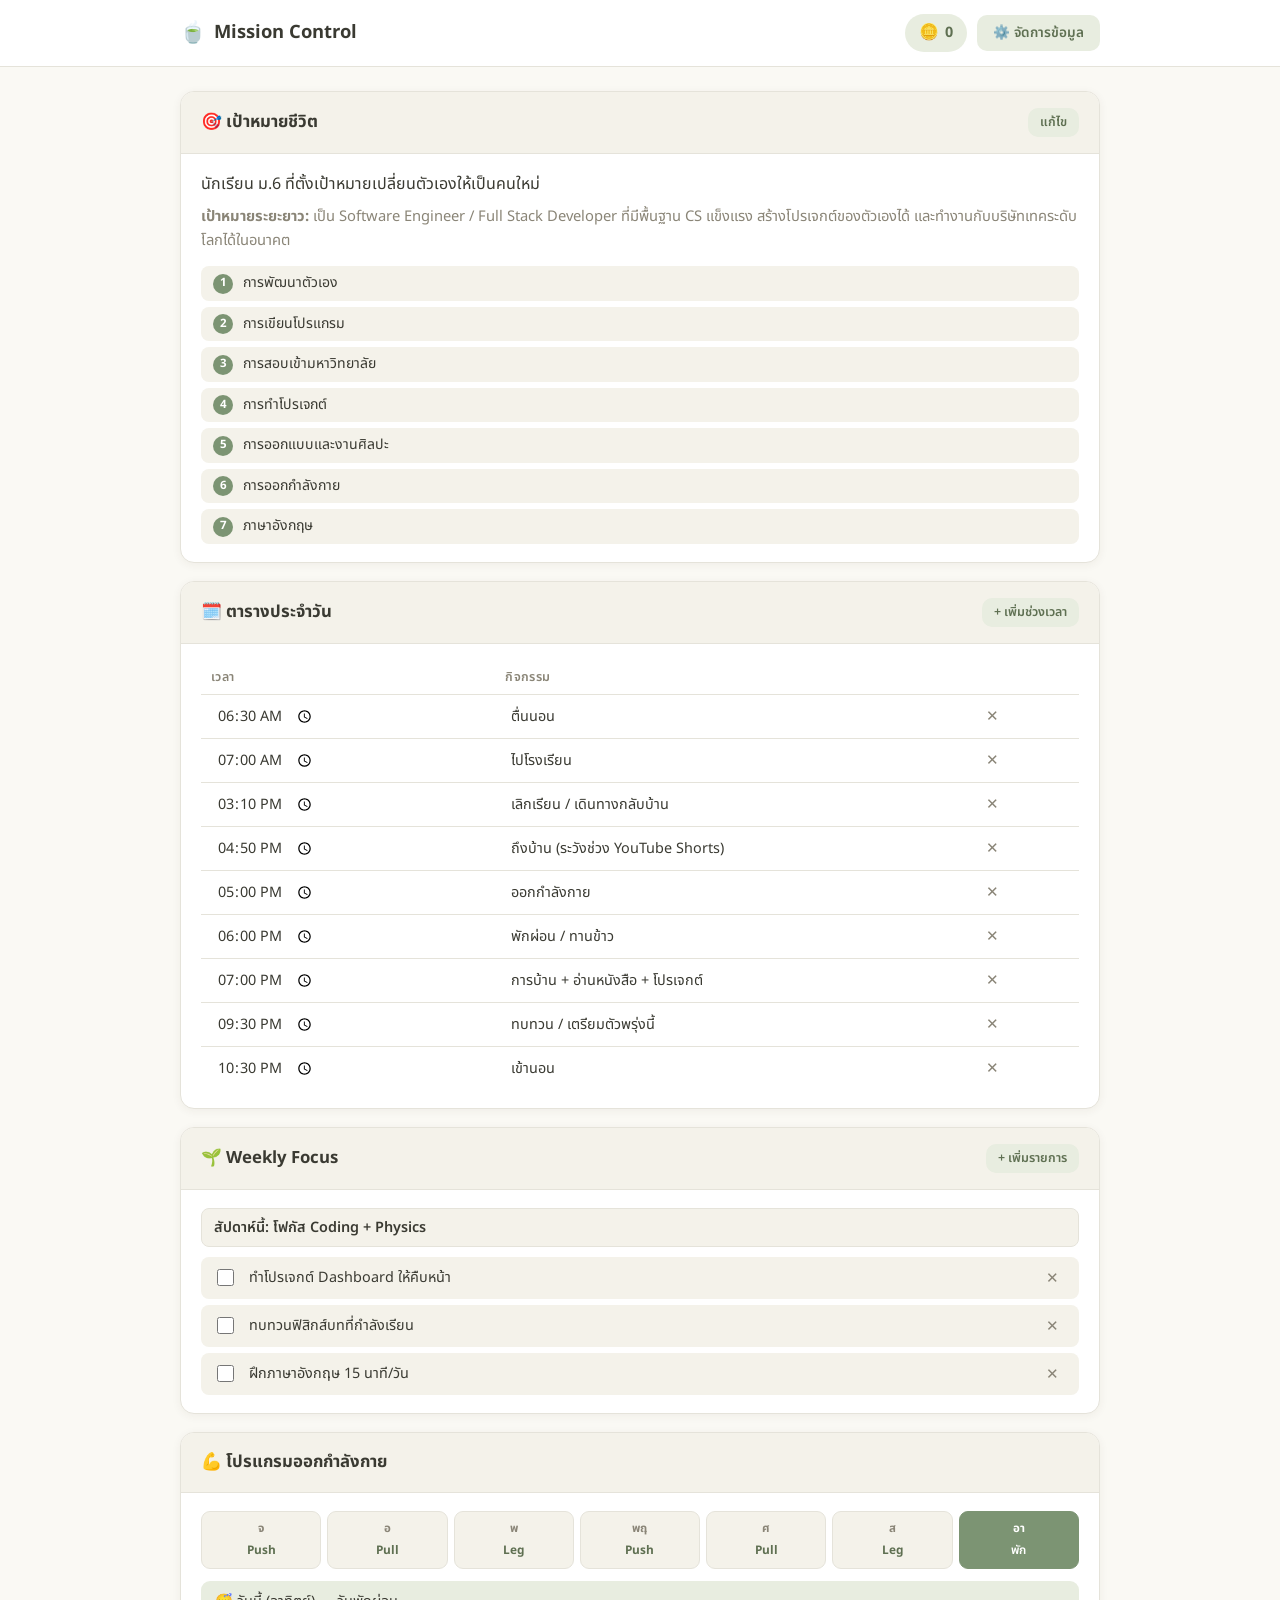
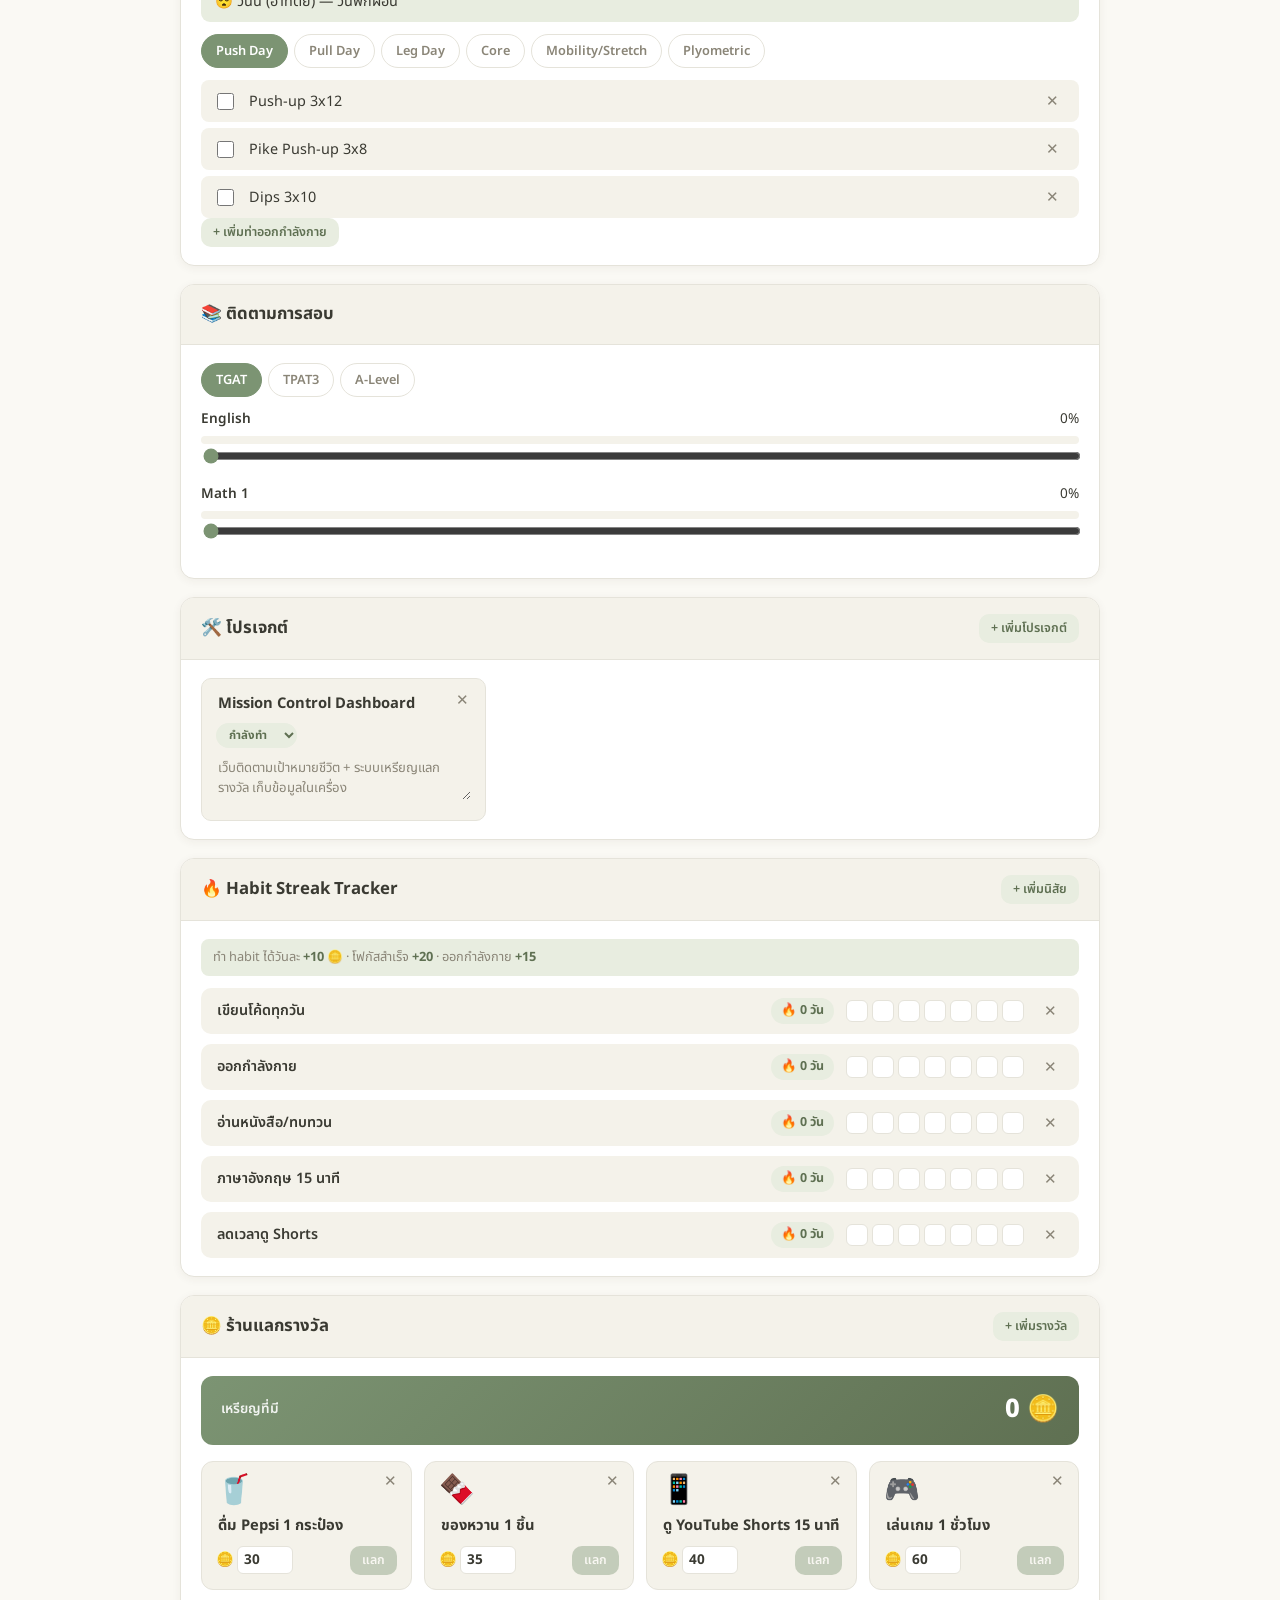
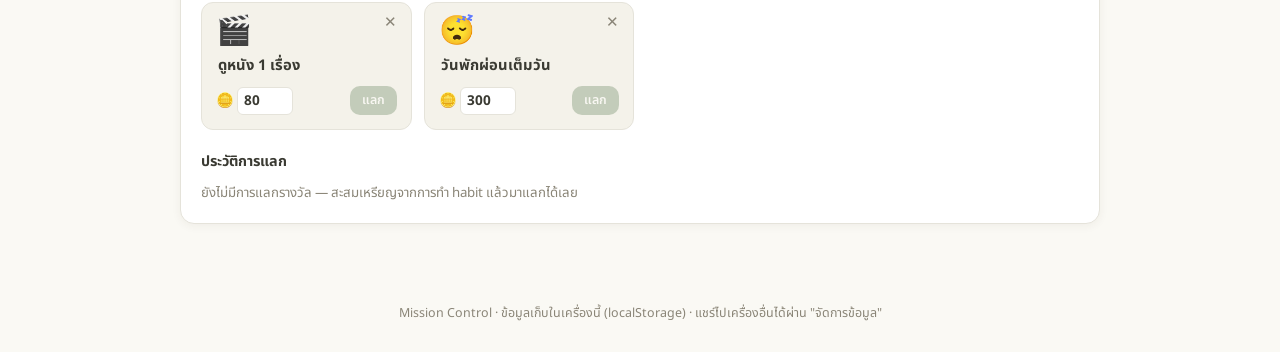
==== index.html @ ef45965e "Add files via upload" ====
<!DOCTYPE html>
<html lang="th">
<head>
<meta charset="UTF-8">
<meta name="viewport" content="width=device-width, initial-scale=1.0">
<title>Mission Control — Dashboard</title>
<link rel="preconnect" href="https://fonts.googleapis.com">
<link href="https://fonts.googleapis.com/css2?family=Noto+Sans+Thai:wght@400;500;600;700&family=Inter:wght@400;500;600;700&display=swap" rel="stylesheet">
<link rel="stylesheet" href="style.css">
</head>
<body>

<header class="topbar">
  <div class="topbar-inner">
    <div class="brand">
      <span class="brand-leaf">🍵</span>
      <span class="brand-name">Mission Control</span>
    </div>
    <div class="topbar-actions">
      <span class="coin-pill"><span class="coin-icon">🪙</span><span id="coinCount">0</span></span>
      <button id="dataBtn" class="btn btn-ghost">⚙️ จัดการข้อมูล</button>
    </div>
  </div>
</header>

<main class="container">

  <!-- LIFE GOALS -->
  <section class="card" id="lifeGoalsCard">
    <div class="card-header">
      <h2>🎯 เป้าหมายชีวิต</h2>
      <button class="btn btn-ghost btn-sm" data-edit="lifeGoals">แก้ไข</button>
    </div>
    <div class="card-body">
      <p class="identity-text" id="identityText" data-field="identity">นักเรียน ม.6 ที่ตั้งเป้าหมายเปลี่ยนตัวเองให้เป็นคนใหม่</p>
      <p class="goal-text"><strong>เป้าหมายระยะยาว:</strong> <span id="longGoalText" data-field="longTermGoal">เป็น Software Engineer / Full Stack Developer ที่มีพื้นฐาน CS แข็งแรง สร้างโปรเจกต์ของตัวเองได้ และทำงานกับบริษัทเทคระดับโลกได้ในอนาคต</span></p>
      <div class="priority-list" id="priorityList"></div>
    </div>
  </section>

  <!-- DAILY SCHEDULE -->
  <section class="card" id="scheduleCard">
    <div class="card-header">
      <h2>🗓️ ตารางประจำวัน</h2>
      <button class="btn btn-ghost btn-sm" id="addScheduleRow">+ เพิ่มช่วงเวลา</button>
    </div>
    <div class="card-body">
      <table class="schedule-table">
        <thead><tr><th>เวลา</th><th>กิจกรรม</th><th></th></tr></thead>
        <tbody id="scheduleBody"></tbody>
      </table>
    </div>
  </section>

  <!-- WEEKLY FOCUS -->
  <section class="card" id="weeklyFocusCard">
    <div class="card-header">
      <h2>🌱 Weekly Focus</h2>
      <button class="btn btn-ghost btn-sm" id="addFocusItem">+ เพิ่มรายการ</button>
    </div>
    <div class="card-body">
      <input type="text" id="focusTheme" class="input-inline theme-input" placeholder="ธีมของสัปดาห์นี้ เช่น สัปดาห์แห่งการทบทวนฟิสิกส์">
      <ul class="checklist" id="focusChecklist"></ul>
    </div>
  </section>

  <!-- EXERCISE -->
  <section class="card" id="exerciseCard">
    <div class="card-header">
      <h2>💪 โปรแกรมออกกำลังกาย</h2>
    </div>
    <div class="card-body">
      <div class="week-plan" id="exerciseWeekPlan"></div>
      <div class="today-workout" id="todayWorkout"></div>
      <div class="tabs" id="exerciseTabs"></div>
      <ul class="checklist" id="exerciseChecklist"></ul>
      <button class="btn btn-ghost btn-sm" id="addExerciseItem">+ เพิ่มท่าออกกำลังกาย</button>
    </div>
  </section>

  <!-- EXAM PREP -->
  <section class="card" id="examCard">
    <div class="card-header">
      <h2>📚 ติดตามการสอบ</h2>
    </div>
    <div class="card-body">
      <div class="tabs" id="examTabs"></div>
      <div id="examSubjects"></div>
    </div>
  </section>

  <!-- PROJECTS -->
  <section class="card" id="projectsCard">
    <div class="card-header">
      <h2>🛠️ โปรเจกต์</h2>
      <button class="btn btn-ghost btn-sm" id="addProject">+ เพิ่มโปรเจกต์</button>
    </div>
    <div class="card-body">
      <div class="project-grid" id="projectGrid"></div>
    </div>
  </section>

  <!-- HABIT TRACKER -->
  <section class="card" id="habitCard">
    <div class="card-header">
      <h2>🔥 Habit Streak Tracker</h2>
      <button class="btn btn-ghost btn-sm" id="addHabit">+ เพิ่มนิสัย</button>
    </div>
    <div class="card-body">
      <p class="earn-hint">ทำ habit ได้วันละ <b>+10</b> 🪙 · โฟกัสสำเร็จ <b>+20</b> · ออกกำลังกาย <b>+15</b></p>
      <div class="habit-list" id="habitList"></div>
    </div>
  </section>

  <!-- REWARD SHOP -->
  <section class="card" id="shopCard">
    <div class="card-header">
      <h2>🪙 ร้านแลกรางวัล</h2>
      <button class="btn btn-ghost btn-sm" id="addShopItem">+ เพิ่มรางวัล</button>
    </div>
    <div class="card-body">
      <div class="coin-balance-box">
        <span class="coin-balance-label">เหรียญที่มี</span>
        <span class="coin-balance-big"><span id="coinBalanceBig">0</span> 🪙</span>
      </div>
      <div class="shop-grid" id="shopGrid"></div>
      <h3 class="shop-history-title">ประวัติการแลก</h3>
      <div class="shop-history" id="shopHistory"></div>
    </div>
  </section>

</main>

<footer class="footer">
  <p>Mission Control · ข้อมูลเก็บในเครื่องนี้ (localStorage) · แชร์ไปเครื่องอื่นได้ผ่าน "จัดการข้อมูล"</p>
</footer>

<!-- DATA (SHARE / BACKUP) MODAL -->
<div class="modal-overlay" id="dataModal" hidden>
  <div class="modal-card modal-card-wide">
    <button class="btn-icon modal-close" id="dataClose">✕</button>
    <h2>⚙️ จัดการข้อมูล</h2>

    <div class="data-section">
      <h3>📤 ส่งออก / แชร์</h3>
      <p class="modal-hint">คัดลอกโค้ดนี้ (หรือดาวน์โหลดไฟล์) เอาไปวางในเครื่องอื่นเพื่อย้ายข้อมูลทั้งหมด</p>
      <textarea id="exportText" class="data-textarea" readonly></textarea>
      <div class="modal-actions">
        <button class="btn btn-primary" id="exportCopyBtn">📋 คัดลอก</button>
        <button class="btn btn-ghost" id="exportDownloadBtn">💾 ดาวน์โหลดไฟล์</button>
      </div>
    </div>

    <div class="data-section">
      <h3>📥 นำเข้า</h3>
      <p class="modal-hint">วางโค้ดที่คัดลอกมา หรือเลือกไฟล์ backup แล้วกดนำเข้า <b>(ข้อมูลเดิมในเครื่องนี้จะถูกเขียนทับ)</b></p>
      <textarea id="importText" class="data-textarea" placeholder="วางโค้ดข้อมูลที่นี่..."></textarea>
      <input type="file" id="importFile" accept="application/json,.json">
      <p id="importMsg" class="modal-error" hidden></p>
      <div class="modal-actions">
        <button class="btn btn-primary" id="importBtn">นำเข้าข้อมูล</button>
      </div>
    </div>
  </div>
</div>

<script src="app.js"></script>
</body>
</html>
---- style.css ----
:root {
  --bg: #faf9f4;
  --surface: #ffffff;
  --surface-tint: #f4f2ea;
  --matcha: #7c9473;
  --matcha-dark: #5f7052;
  --matcha-soft: #e8ede0;
  --cream: #eee6d8;
  --text: #3a3a32;
  --text-muted: #8a8577;
  --border: #e5e3da;
  --danger: #c17a6b;
  --radius: 14px;
  --shadow: 0 2px 10px rgba(60, 55, 40, 0.06);
  --shadow-hover: 0 6px 20px rgba(60, 55, 40, 0.1);
  font-family: 'Noto Sans Thai', 'Inter', sans-serif;
}

* { box-sizing: border-box; }

body {
  margin: 0;
  background: var(--bg);
  color: var(--text);
  font-family: 'Noto Sans Thai', 'Inter', sans-serif;
  line-height: 1.6;
}

h2 { margin: 0; font-size: 1.05rem; font-weight: 700; }
p { margin: 0 0 8px; }

/* ---------- Topbar ---------- */
.topbar {
  background: var(--surface);
  border-bottom: 1px solid var(--border);
  position: sticky;
  top: 0;
  z-index: 10;
}
.topbar-inner {
  max-width: 960px;
  margin: 0 auto;
  padding: 14px 20px;
  display: flex;
  align-items: center;
  justify-content: space-between;
  gap: 12px;
  flex-wrap: wrap;
}
.brand { display: flex; align-items: center; gap: 8px; font-weight: 700; font-size: 1.15rem; }
.brand-leaf { font-size: 1.3rem; }
.topbar-actions { display: flex; align-items: center; gap: 10px; }

.coin-pill {
  display: flex;
  align-items: center;
  gap: 6px;
  font-size: 0.9rem;
  font-weight: 700;
  padding: 6px 14px;
  border-radius: 999px;
  background: var(--matcha-soft);
  color: var(--matcha-dark);
}
.coin-pill .coin-icon { font-size: 1rem; }

/* ---------- Buttons ---------- */
.btn {
  font-family: inherit;
  border: none;
  border-radius: 10px;
  padding: 8px 16px;
  font-size: 0.85rem;
  font-weight: 600;
  cursor: pointer;
  transition: background 0.15s, transform 0.1s;
}
.btn:active { transform: scale(0.97); }
.btn-primary { background: var(--matcha); color: #fff; }
.btn-primary:hover { background: var(--matcha-dark); }
.btn-ghost { background: var(--matcha-soft); color: var(--matcha-dark); }
.btn-ghost:hover { background: var(--cream); }
.btn-sm { padding: 5px 12px; font-size: 0.78rem; }
.btn-icon {
  background: transparent;
  border: none;
  cursor: pointer;
  color: var(--text-muted);
  font-size: 0.95rem;
  padding: 4px 8px;
}
.btn-icon:hover { color: var(--danger); }

/* ---------- Layout ---------- */
.container {
  max-width: 960px;
  margin: 0 auto;
  padding: 24px 20px 60px;
  display: grid;
  gap: 18px;
}

.card {
  background: var(--surface);
  border-radius: var(--radius);
  box-shadow: var(--shadow);
  border: 1px solid var(--border);
  overflow: hidden;
  transition: box-shadow 0.15s;
}
.card:hover { box-shadow: var(--shadow-hover); }
.card-header {
  display: flex;
  align-items: center;
  justify-content: space-between;
  padding: 16px 20px;
  border-bottom: 1px solid var(--border);
  background: var(--surface-tint);
  gap: 10px;
  flex-wrap: wrap;
}
.card-body { padding: 18px 20px; }

/* ---------- Life goals ---------- */
.identity-text { font-size: 1rem; }
.goal-text { color: var(--text-muted); font-size: 0.92rem; }
.priority-list { margin-top: 14px; display: grid; gap: 6px; }
.priority-item {
  display: flex;
  align-items: center;
  gap: 10px;
  background: var(--surface-tint);
  border-radius: 8px;
  padding: 6px 12px;
  font-size: 0.88rem;
}
.priority-rank {
  background: var(--matcha);
  color: #fff;
  border-radius: 50%;
  width: 20px;
  height: 20px;
  display: flex;
  align-items: center;
  justify-content: center;
  font-size: 0.72rem;
  font-weight: 700;
  flex-shrink: 0;
}

[contenteditable="true"] {
  outline: 2px dashed var(--matcha);
  outline-offset: 3px;
  border-radius: 4px;
}

/* ---------- Schedule table ---------- */
.schedule-table { width: 100%; border-collapse: collapse; font-size: 0.9rem; }
.schedule-table th {
  text-align: left;
  color: var(--text-muted);
  font-weight: 600;
  font-size: 0.78rem;
  text-transform: uppercase;
  letter-spacing: 0.03em;
  padding: 6px 10px;
  border-bottom: 1px solid var(--border);
}
.schedule-table td { padding: 6px 10px; border-bottom: 1px solid var(--border); vertical-align: middle; }
.schedule-table tr:last-child td { border-bottom: none; }
.schedule-table input {
  width: 100%;
  border: none;
  background: transparent;
  font-family: inherit;
  font-size: 0.9rem;
  color: var(--text);
  padding: 4px 6px;
  border-radius: 6px;
}
.schedule-table input:focus { background: var(--surface-tint); outline: none; }
.schedule-table input[type="time"] { width: 110px; }

/* ---------- Checklist ---------- */
.checklist { list-style: none; padding: 0; margin: 10px 0 0; display: grid; gap: 6px; }
.checklist li {
  display: flex;
  align-items: center;
  gap: 10px;
  padding: 8px 12px;
  background: var(--surface-tint);
  border-radius: 8px;
  font-size: 0.9rem;
}
.checklist li.done { opacity: 0.55; }
.checklist li.done .check-label { text-decoration: line-through; }
.checklist input[type="checkbox"] { accent-color: var(--matcha); width: 17px; height: 17px; flex-shrink: 0; cursor: pointer; }
.check-label { flex: 1; border: none; background: transparent; font-family: inherit; font-size: 0.9rem; color: var(--text); }
.check-label:focus { outline: none; }

.input-inline {
  width: 100%;
  border: 1px solid var(--border);
  background: var(--surface-tint);
  border-radius: 8px;
  padding: 8px 12px;
  font-family: inherit;
  font-size: 0.9rem;
  color: var(--text);
}
.theme-input { font-weight: 600; }

/* ---------- Tabs ---------- */
.tabs { display: flex; gap: 6px; flex-wrap: wrap; margin-bottom: 12px; }
.tab-btn {
  border: 1px solid var(--border);
  background: var(--surface);
  color: var(--text-muted);
  border-radius: 999px;
  padding: 6px 14px;
  font-size: 0.8rem;
  font-weight: 600;
  cursor: pointer;
  font-family: inherit;
}
.tab-btn.active { background: var(--matcha); border-color: var(--matcha); color: #fff; }

/* ---------- Weekly workout plan ---------- */
.week-plan {
  display: grid;
  grid-template-columns: repeat(7, 1fr);
  gap: 6px;
  margin-bottom: 12px;
}
.wp-cell {
  display: flex;
  flex-direction: column;
  align-items: center;
  gap: 3px;
  padding: 8px 2px;
  border-radius: 9px;
  background: var(--surface-tint);
  border: 1px solid var(--border);
  text-align: center;
}
.wp-cell:not(.rest) { cursor: pointer; }
.wp-cell:not(.rest):hover { border-color: var(--matcha); }
.wp-day { font-size: 0.72rem; font-weight: 700; color: var(--text-muted); }
.wp-workout { font-size: 0.74rem; font-weight: 700; color: var(--matcha-dark); }
.wp-cell.rest .wp-workout { color: var(--text-muted); font-weight: 600; }
.wp-cell.today { background: var(--matcha); border-color: var(--matcha); }
.wp-cell.today .wp-day, .wp-cell.today .wp-workout { color: #fff; }

.today-workout {
  font-size: 0.9rem;
  margin-bottom: 12px;
  padding: 9px 14px;
  background: var(--matcha-soft);
  border-radius: 9px;
  color: var(--text);
}
.today-workout b { color: var(--matcha-dark); }

/* ---------- Exam prep ---------- */
.subject-row { margin-bottom: 12px; }
.subject-row-head { display: flex; justify-content: space-between; font-size: 0.85rem; margin-bottom: 5px; }
.subject-name { font-weight: 600; }
.progress-track { background: var(--surface-tint); border-radius: 999px; height: 8px; overflow: hidden; }
.progress-fill { background: var(--matcha); height: 100%; border-radius: 999px; transition: width 0.2s; }
.subject-row input[type="range"] { width: 100%; accent-color: var(--matcha); margin-top: 4px; }

/* ---------- Projects ---------- */
.project-grid { display: grid; grid-template-columns: repeat(auto-fill, minmax(220px, 1fr)); gap: 12px; }
.project-item {
  border: 1px solid var(--border);
  border-radius: 10px;
  padding: 12px 14px;
  background: var(--surface-tint);
  position: relative;
}
.project-item input.project-title {
  font-weight: 700;
  font-size: 0.92rem;
  border: none;
  background: transparent;
  width: 100%;
  font-family: inherit;
  color: var(--text);
  margin-bottom: 6px;
}
.project-status {
  display: inline-block;
  font-size: 0.72rem;
  font-weight: 700;
  padding: 3px 9px;
  border-radius: 999px;
  background: var(--matcha-soft);
  color: var(--matcha-dark);
  margin-bottom: 8px;
  border: none;
  font-family: inherit;
  cursor: pointer;
}
.project-notes {
  width: 100%;
  border: none;
  background: transparent;
  font-family: inherit;
  font-size: 0.82rem;
  color: var(--text-muted);
  resize: vertical;
  min-height: 40px;
}
.project-remove { position: absolute; top: 8px; right: 8px; }

/* ---------- Habits ---------- */
.habit-list { display: grid; gap: 10px; }
.habit-row {
  display: flex;
  align-items: center;
  gap: 12px;
  padding: 10px 14px;
  background: var(--surface-tint);
  border-radius: 10px;
  flex-wrap: wrap;
}
.habit-name {
  font-weight: 600;
  font-size: 0.9rem;
  border: none;
  background: transparent;
  font-family: inherit;
  color: var(--text);
  flex: 1;
  min-width: 120px;
}
.habit-streak {
  font-size: 0.78rem;
  font-weight: 700;
  color: var(--matcha-dark);
  background: var(--matcha-soft);
  padding: 3px 10px;
  border-radius: 999px;
  white-space: nowrap;
}
.habit-days { display: flex; gap: 4px; }
.habit-day {
  width: 22px;
  height: 22px;
  border-radius: 6px;
  background: var(--surface);
  border: 1px solid var(--border);
  cursor: pointer;
  font-size: 0;
}
.habit-day.on { background: var(--matcha); border-color: var(--matcha); }

/* ---------- Earn hint ---------- */
.earn-hint {
  font-size: 0.8rem;
  color: var(--text-muted);
  background: var(--matcha-soft);
  border-radius: 8px;
  padding: 8px 12px;
  margin: 0 0 12px;
}
.earn-hint b { color: var(--matcha-dark); }

/* ---------- Reward shop ---------- */
.coin-balance-box {
  display: flex;
  align-items: center;
  justify-content: space-between;
  background: linear-gradient(135deg, var(--matcha) 0%, var(--matcha-dark) 100%);
  color: #fff;
  border-radius: 12px;
  padding: 14px 20px;
  margin-bottom: 16px;
}
.coin-balance-label { font-size: 0.85rem; font-weight: 600; opacity: 0.9; }
.coin-balance-big { font-size: 1.6rem; font-weight: 800; }

.shop-grid {
  display: grid;
  grid-template-columns: repeat(auto-fill, minmax(200px, 1fr));
  gap: 12px;
}
.shop-item {
  border: 1px solid var(--border);
  border-radius: 12px;
  padding: 14px;
  background: var(--surface-tint);
  position: relative;
  display: flex;
  flex-direction: column;
  gap: 8px;
}
.shop-icon { font-size: 1.8rem; line-height: 1; }
.shop-name {
  font-weight: 700;
  font-size: 0.92rem;
  border: none;
  background: transparent;
  width: 100%;
  font-family: inherit;
  color: var(--text);
}
.shop-name:focus { outline: none; }
.shop-cost-row {
  display: flex;
  align-items: center;
  justify-content: space-between;
  gap: 8px;
  margin-top: auto;
}
.shop-cost {
  font-weight: 700;
  font-size: 0.9rem;
  color: var(--matcha-dark);
  display: flex;
  align-items: center;
  gap: 3px;
}
.shop-cost-input {
  width: 56px;
  border: 1px solid var(--border);
  background: var(--surface);
  border-radius: 6px;
  padding: 3px 6px;
  font-family: inherit;
  font-size: 0.85rem;
  font-weight: 700;
  color: var(--text);
}
.shop-buy:disabled { opacity: 0.4; cursor: not-allowed; }
.shop-remove { position: absolute; top: 6px; right: 6px; }

.shop-history-title {
  font-size: 0.9rem;
  font-weight: 700;
  margin: 20px 0 10px;
  color: var(--text);
}
.shop-history { display: grid; gap: 6px; }
.history-row {
  display: flex;
  justify-content: space-between;
  align-items: center;
  gap: 10px;
  background: var(--surface-tint);
  border-radius: 8px;
  padding: 7px 12px;
  font-size: 0.85rem;
}
.history-meta { color: var(--text-muted); font-size: 0.78rem; white-space: nowrap; }
.shop-empty { color: var(--text-muted); font-size: 0.83rem; margin: 0; }

/* ---------- Toast ---------- */
.toast-wrap {
  position: fixed;
  bottom: 24px;
  left: 50%;
  transform: translateX(-50%);
  display: flex;
  flex-direction: column;
  gap: 8px;
  align-items: center;
  z-index: 100;
  pointer-events: none;
}
.toast {
  background: var(--matcha-dark);
  color: #fff;
  padding: 10px 20px;
  border-radius: 999px;
  font-size: 0.88rem;
  font-weight: 600;
  box-shadow: var(--shadow-hover);
  opacity: 0;
  transform: translateY(10px);
  transition: opacity 0.25s, transform 0.25s;
}
.toast.show { opacity: 1; transform: translateY(0); }

/* ---------- Data / share modal ---------- */
.modal-card-wide { max-width: 520px; max-height: 88vh; overflow-y: auto; }
.data-section {
  border-top: 1px solid var(--border);
  padding-top: 14px;
  margin-top: 4px;
  display: grid;
  gap: 10px;
}
.data-section h3 { margin: 0; font-size: 0.95rem; font-weight: 700; }
.data-textarea {
  width: 100%;
  min-height: 110px;
  border: 1px solid var(--border);
  background: var(--surface-tint);
  border-radius: 8px;
  padding: 10px;
  font-family: 'Inter', monospace;
  font-size: 0.78rem;
  color: var(--text);
  resize: vertical;
}
.modal-success { color: var(--matcha-dark); font-size: 0.85rem; font-weight: 600; margin: 0; }

/* ---------- Modal base ---------- */
.modal-overlay {
  position: fixed;
  inset: 0;
  background: rgba(58, 58, 50, 0.35);
  display: flex;
  align-items: center;
  justify-content: center;
  z-index: 50;
  padding: 20px;
}
.modal-overlay[hidden] { display: none; }
.modal-card {
  background: var(--surface);
  border-radius: var(--radius);
  box-shadow: var(--shadow-hover);
  padding: 26px 24px;
  width: 100%;
  max-width: 360px;
  display: grid;
  gap: 12px;
  position: relative;
}
.modal-close { position: absolute; top: 10px; right: 10px; }
.modal-hint { color: var(--text-muted); font-size: 0.85rem; margin: 0; }
.modal-error { color: var(--danger); font-size: 0.82rem; margin: 0; }
.modal-actions { display: flex; gap: 10px; flex-wrap: wrap; }
.modal-actions .btn { flex: 1; }

/* ---------- Footer ---------- */
.footer {
  text-align: center;
  color: var(--text-muted);
  font-size: 0.78rem;
  padding: 20px;
}

@media (max-width: 560px) {
  .topbar-inner { padding: 12px 14px; }
  .container { padding: 16px 12px 50px; }
  .card-header { padding: 12px 14px; }
  .card-body { padding: 14px; }
  .schedule-table input[type="time"] { width: 90px; }
}
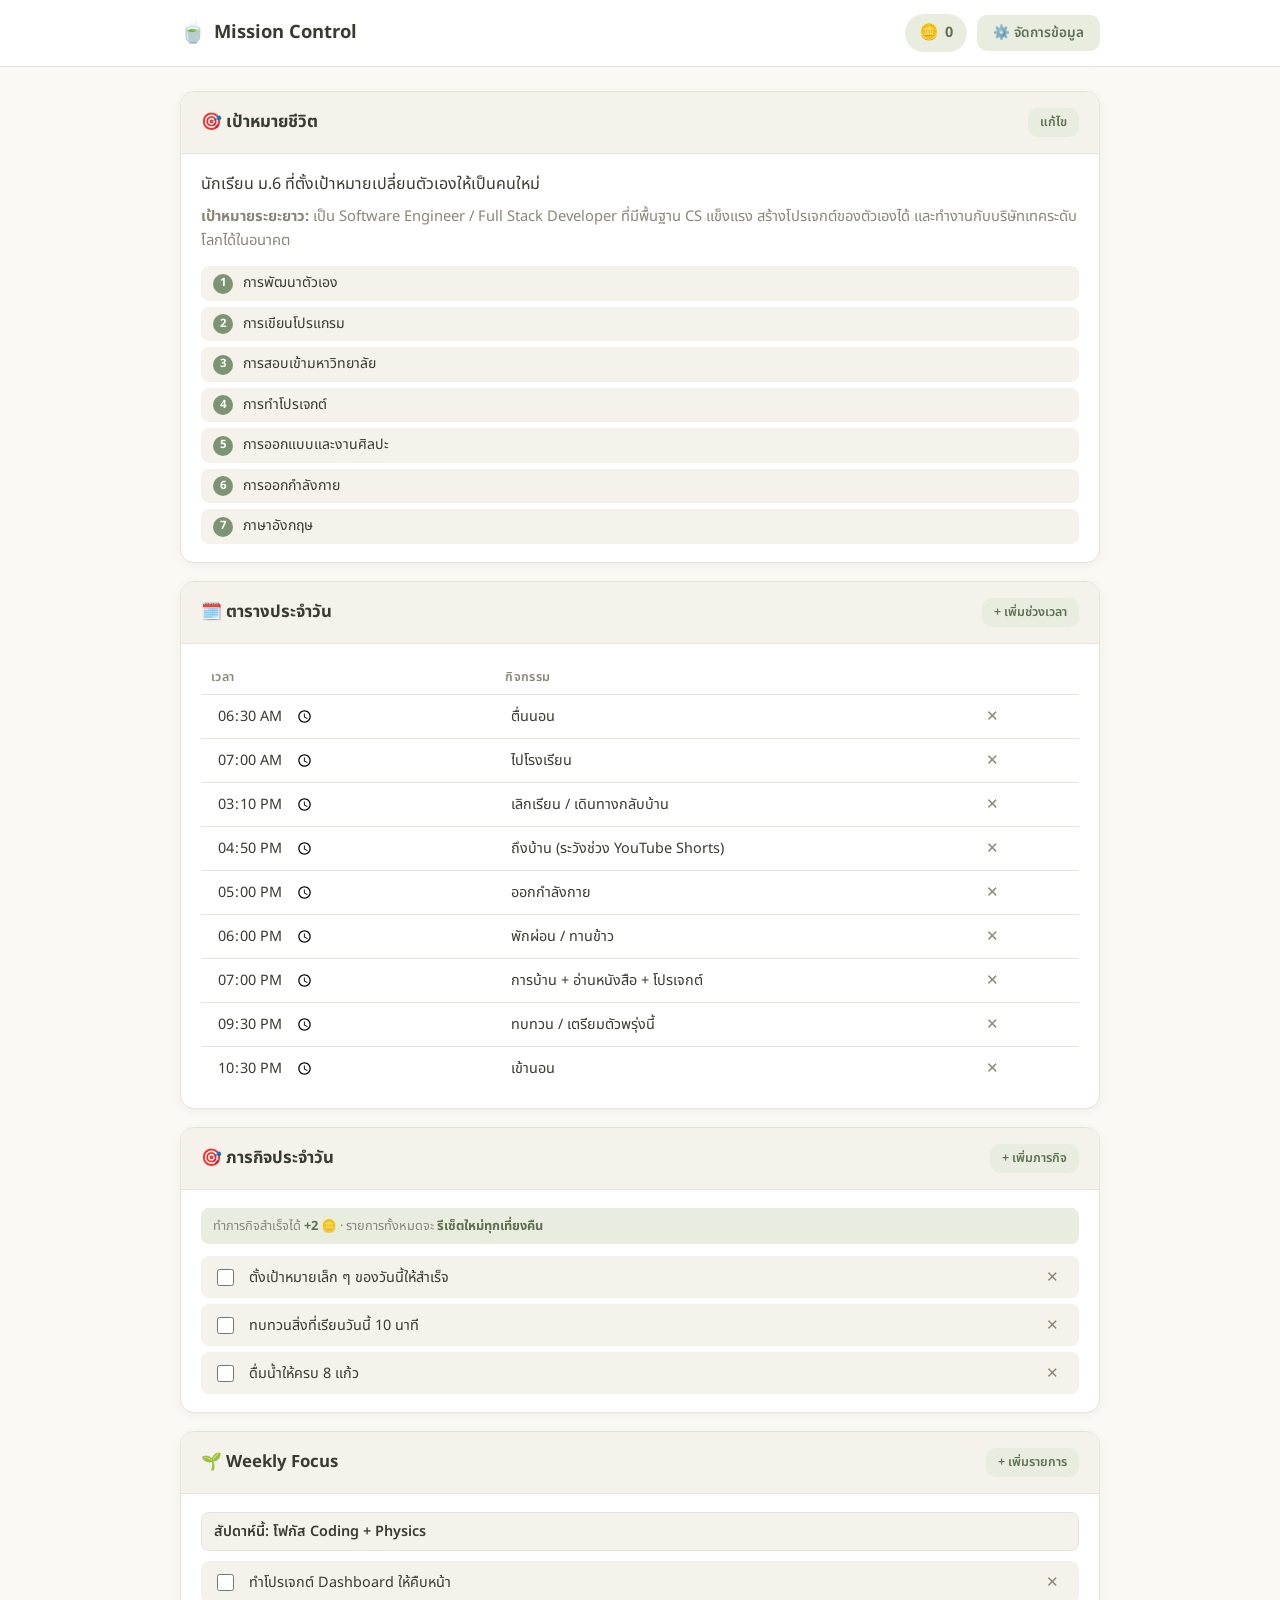
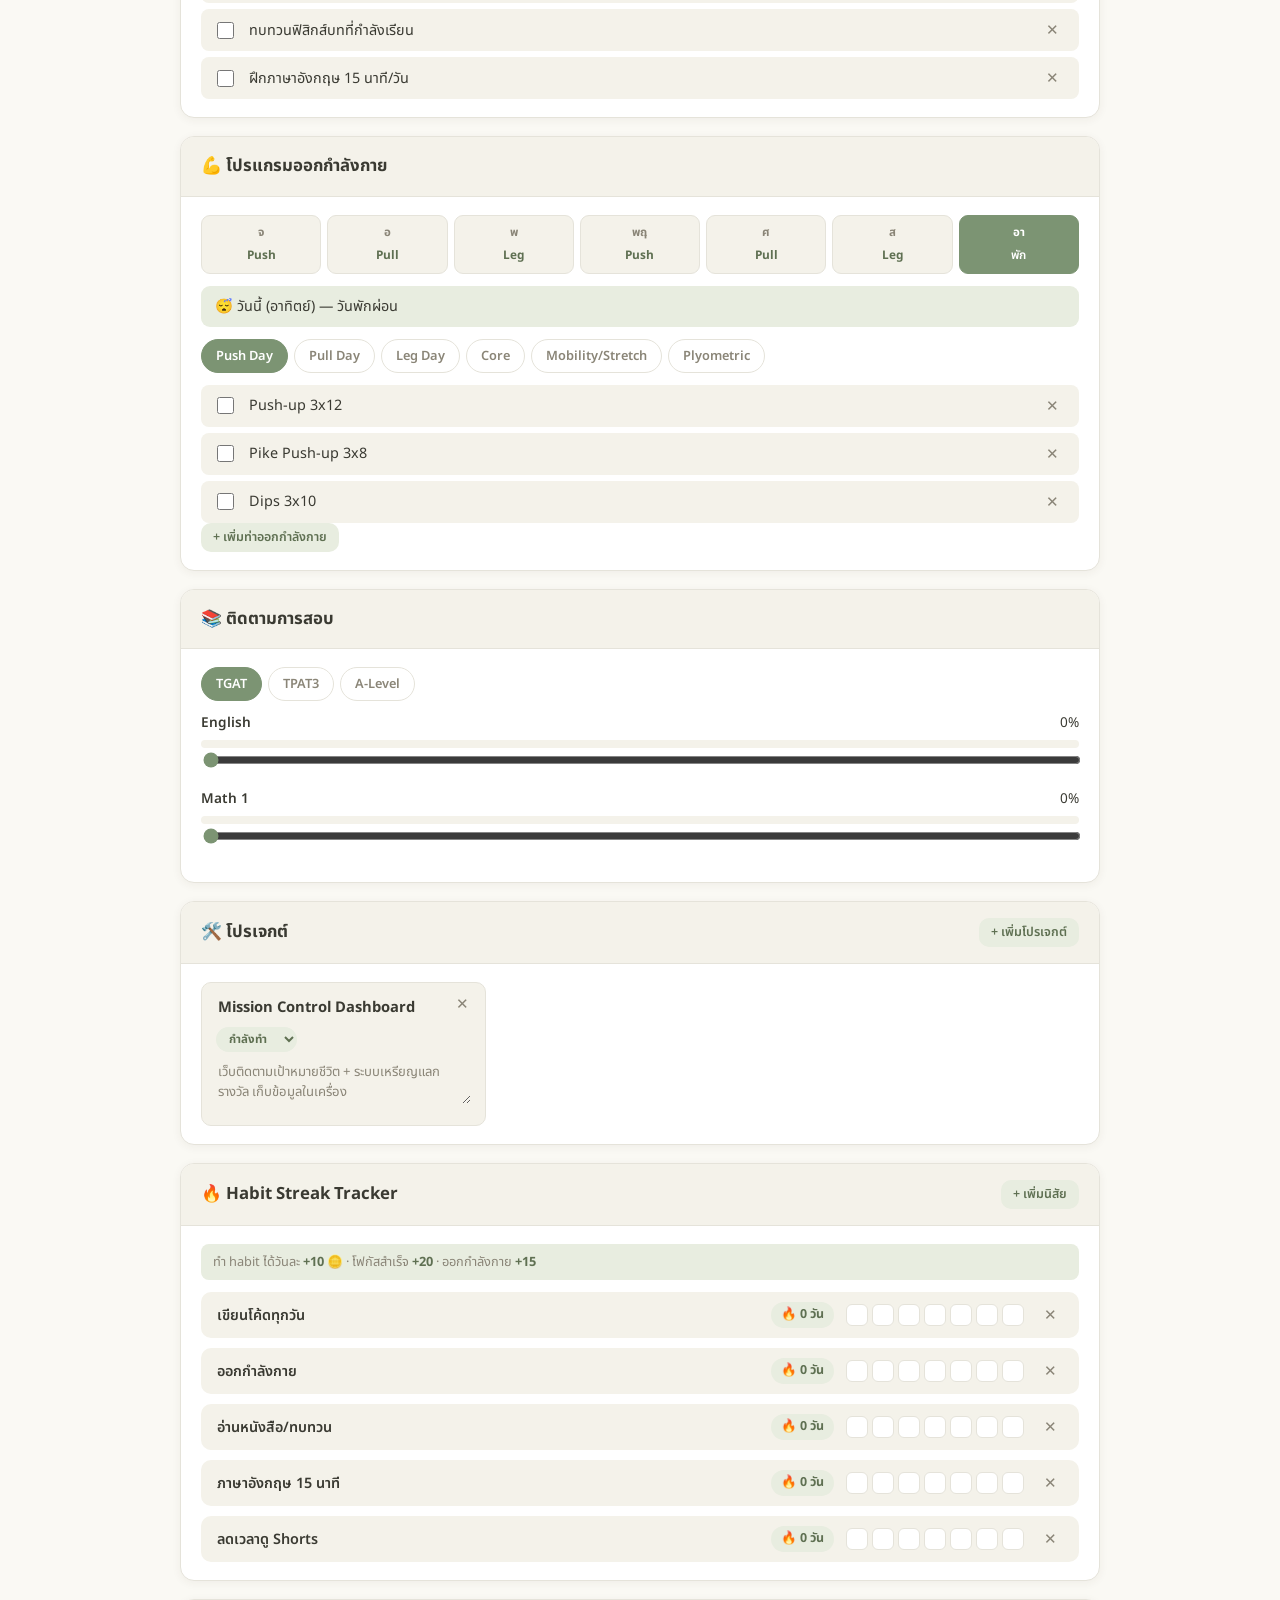
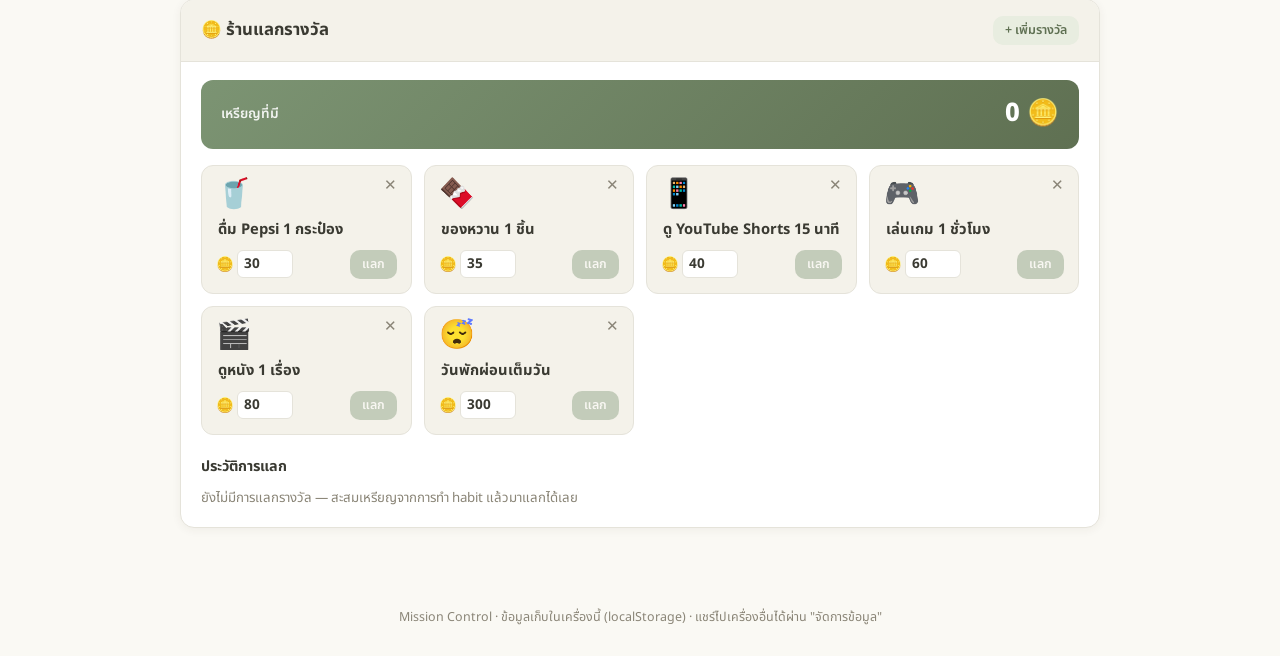
==== commit f05e3f66: "Add daily mission checklist that resets every day Adds a new "ภารกิจประจำวัน" card with editable che" ====
--- a/index.html
+++ b/index.html
@@ -49,6 +49,18 @@
         <thead><tr><th>เวลา</th><th>กิจกรรม</th><th></th></tr></thead>
         <tbody id="scheduleBody"></tbody>
       </table>
+    </div>
+  </section>
+
+  <!-- DAILY MISSION -->
+  <section class="card" id="dailyMissionCard">
+    <div class="card-header">
+      <h2>🎯 ภารกิจประจำวัน</h2>
+      <button class="btn btn-ghost btn-sm" id="addDailyMission">+ เพิ่มภารกิจ</button>
+    </div>
+    <div class="card-body">
+      <p class="earn-hint">ทำภารกิจสำเร็จได้ <b>+2</b> 🪙 · รายการทั้งหมดจะ <b>รีเซ็ตใหม่ทุกเที่ยงคืน</b></p>
+      <ul class="checklist" id="dailyMissionList"></ul>
     </div>
   </section>
 
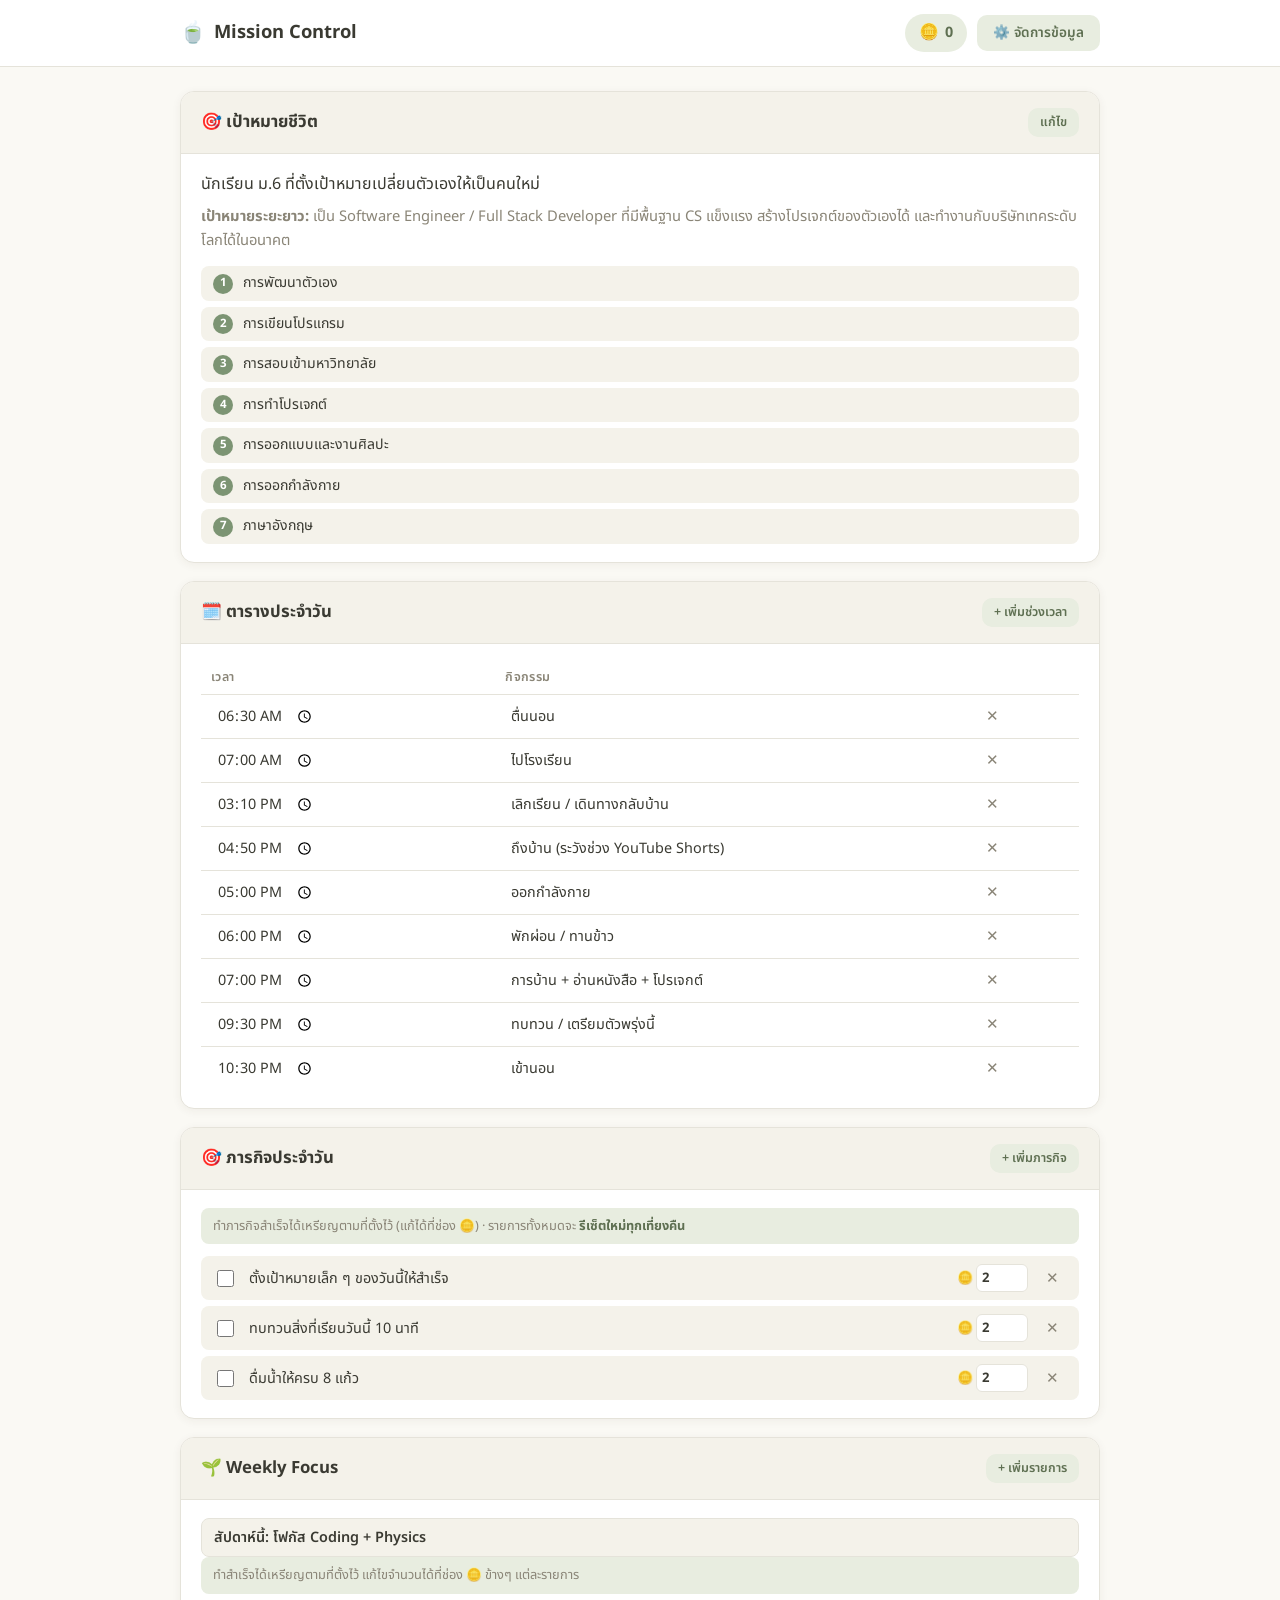
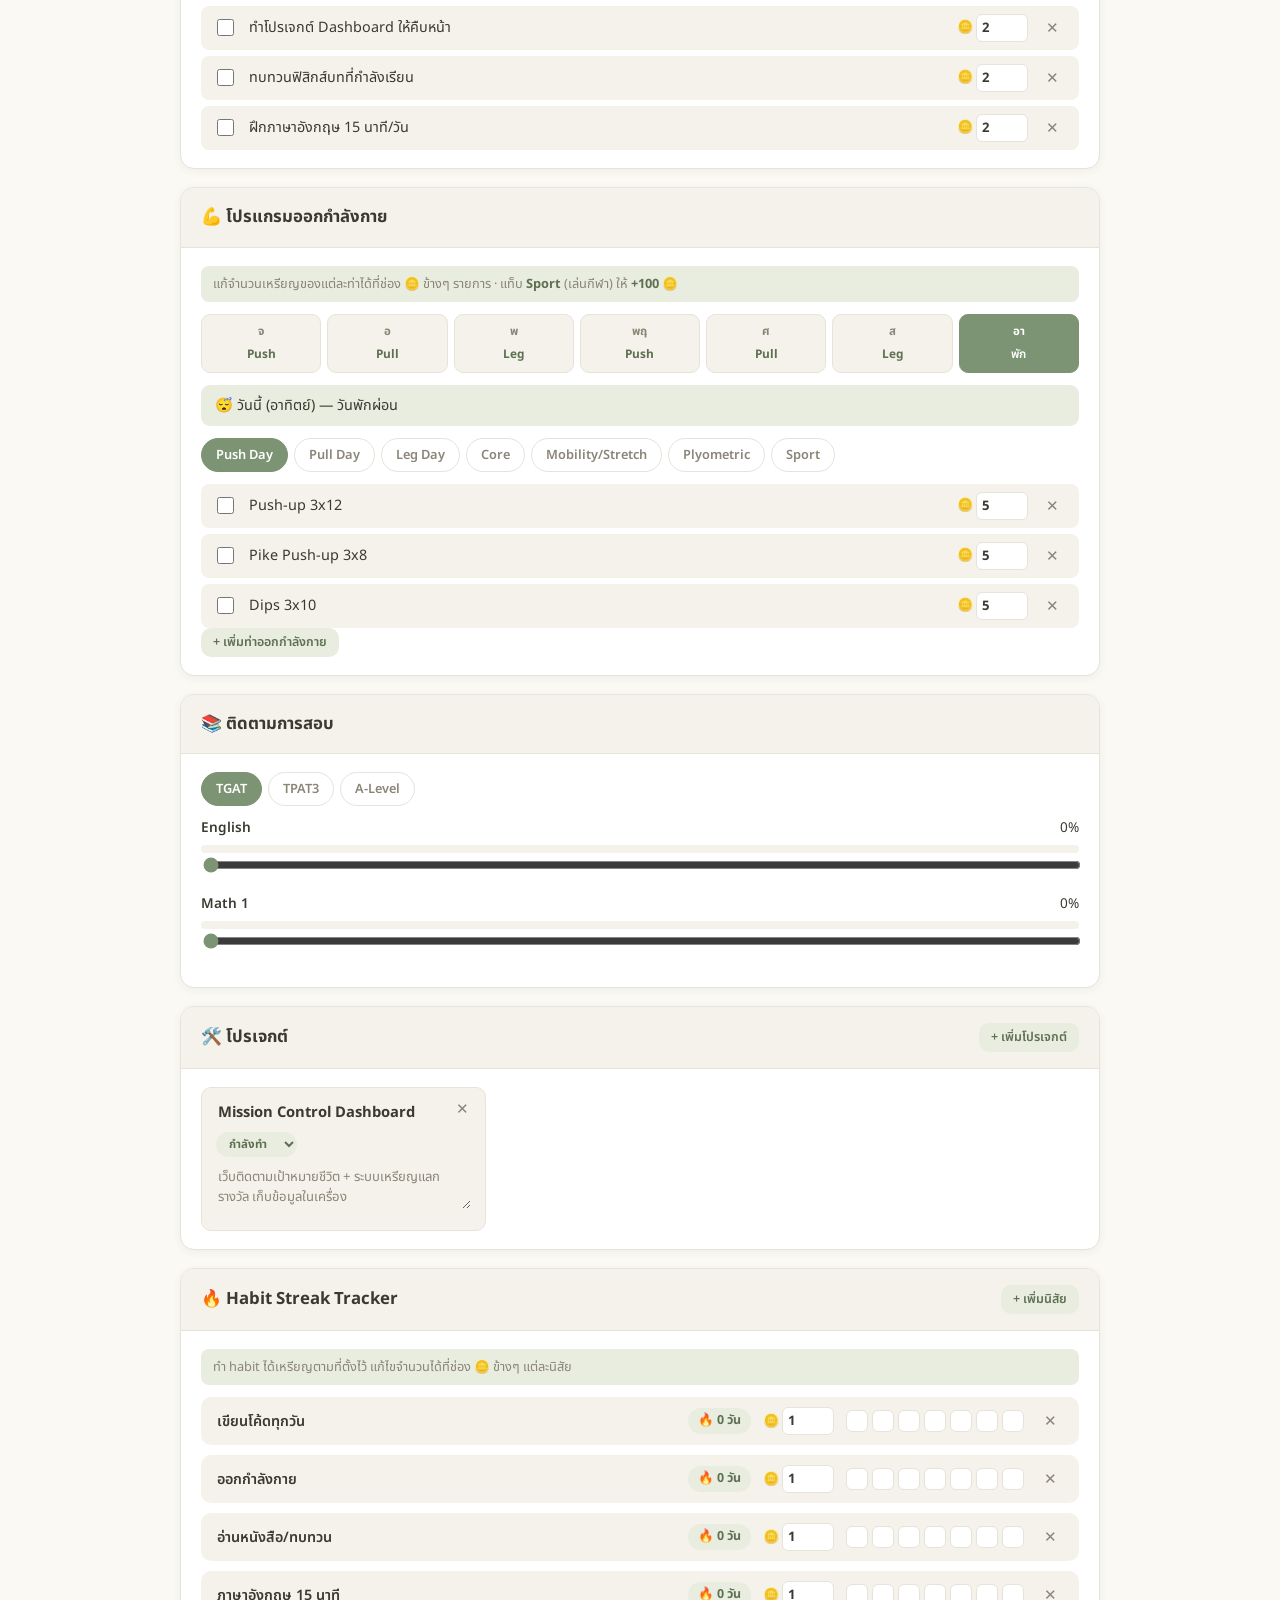
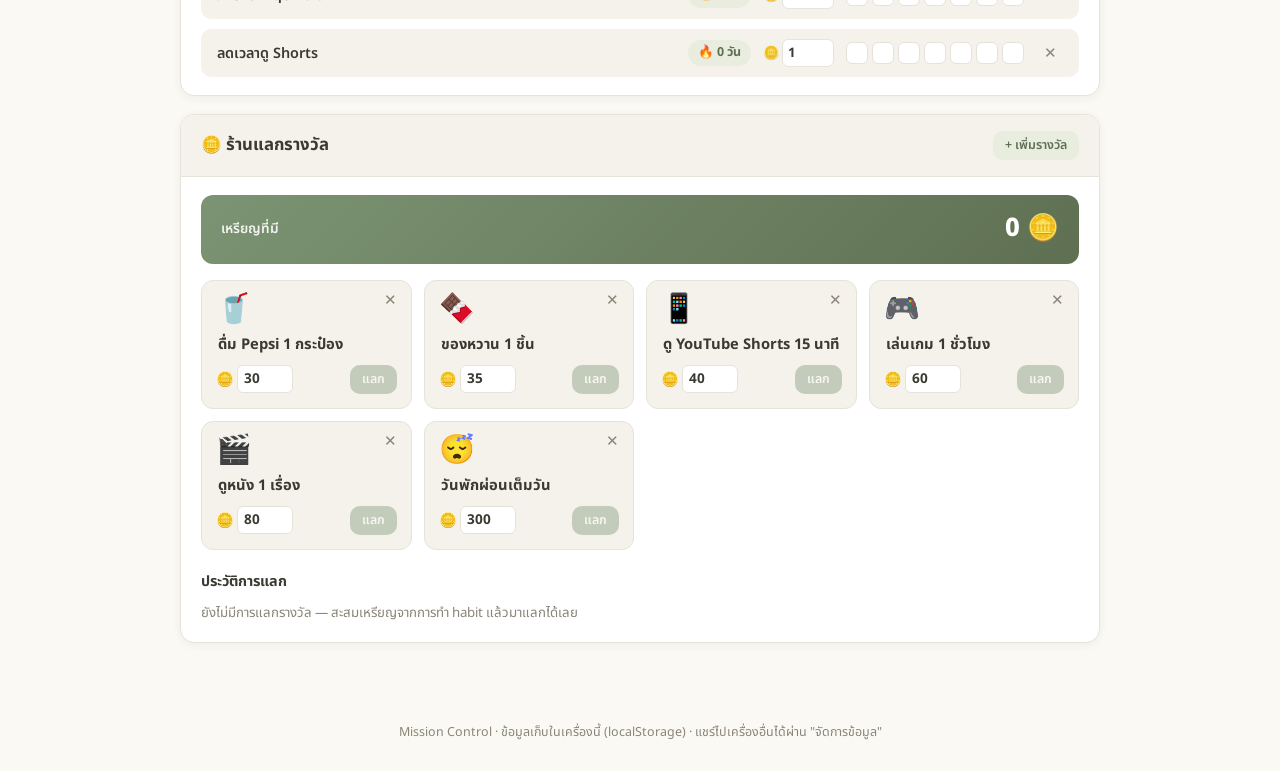
==== commit fcdb6169: "Add Sport exercise tab and per-item editable coin rewards Adds a "Sport" tab under the Exercise card" ====
--- a/index.html
+++ b/index.html
@@ -59,7 +59,7 @@
       <button class="btn btn-ghost btn-sm" id="addDailyMission">+ เพิ่มภารกิจ</button>
     </div>
     <div class="card-body">
-      <p class="earn-hint">ทำภารกิจสำเร็จได้ <b>+2</b> 🪙 · รายการทั้งหมดจะ <b>รีเซ็ตใหม่ทุกเที่ยงคืน</b></p>
+      <p class="earn-hint">ทำภารกิจสำเร็จได้เหรียญตามที่ตั้งไว้ (แก้ได้ที่ช่อง 🪙) · รายการทั้งหมดจะ <b>รีเซ็ตใหม่ทุกเที่ยงคืน</b></p>
       <ul class="checklist" id="dailyMissionList"></ul>
     </div>
   </section>
@@ -72,6 +72,7 @@
     </div>
     <div class="card-body">
       <input type="text" id="focusTheme" class="input-inline theme-input" placeholder="ธีมของสัปดาห์นี้ เช่น สัปดาห์แห่งการทบทวนฟิสิกส์">
+      <p class="earn-hint">ทำสำเร็จได้เหรียญตามที่ตั้งไว้ แก้ไขจำนวนได้ที่ช่อง 🪙 ข้างๆ แต่ละรายการ</p>
       <ul class="checklist" id="focusChecklist"></ul>
     </div>
   </section>
@@ -82,6 +83,7 @@
       <h2>💪 โปรแกรมออกกำลังกาย</h2>
     </div>
     <div class="card-body">
+      <p class="earn-hint">แก้จำนวนเหรียญของแต่ละท่าได้ที่ช่อง 🪙 ข้างๆ รายการ · แท็บ <b>Sport</b> (เล่นกีฬา) ให้ <b>+100</b> 🪙</p>
       <div class="week-plan" id="exerciseWeekPlan"></div>
       <div class="today-workout" id="todayWorkout"></div>
       <div class="tabs" id="exerciseTabs"></div>
@@ -119,7 +121,7 @@
       <button class="btn btn-ghost btn-sm" id="addHabit">+ เพิ่มนิสัย</button>
     </div>
     <div class="card-body">
-      <p class="earn-hint">ทำ habit ได้วันละ <b>+10</b> 🪙 · โฟกัสสำเร็จ <b>+20</b> · ออกกำลังกาย <b>+15</b></p>
+      <p class="earn-hint">ทำ habit ได้เหรียญตามที่ตั้งไว้ แก้ไขจำนวนได้ที่ช่อง 🪙 ข้างๆ แต่ละนิสัย</p>
       <div class="habit-list" id="habitList"></div>
     </div>
   </section>
--- a/style.css
+++ b/style.css
@@ -198,6 +198,28 @@
 .check-label { flex: 1; border: none; background: transparent; font-family: inherit; font-size: 0.9rem; color: var(--text); }
 .check-label:focus { outline: none; }
 
+/* ---------- Editable coin reward (per item) ---------- */
+.item-coin {
+  display: flex;
+  align-items: center;
+  gap: 3px;
+  font-size: 0.82rem;
+  font-weight: 700;
+  color: var(--matcha-dark);
+  flex-shrink: 0;
+}
+.item-coin-input {
+  width: 52px;
+  border: 1px solid var(--border);
+  background: var(--surface);
+  border-radius: 6px;
+  padding: 3px 5px;
+  font-family: inherit;
+  font-size: 0.82rem;
+  font-weight: 700;
+  color: var(--text);
+}
+
 .input-inline {
   width: 100%;
   border: 1px solid var(--border);
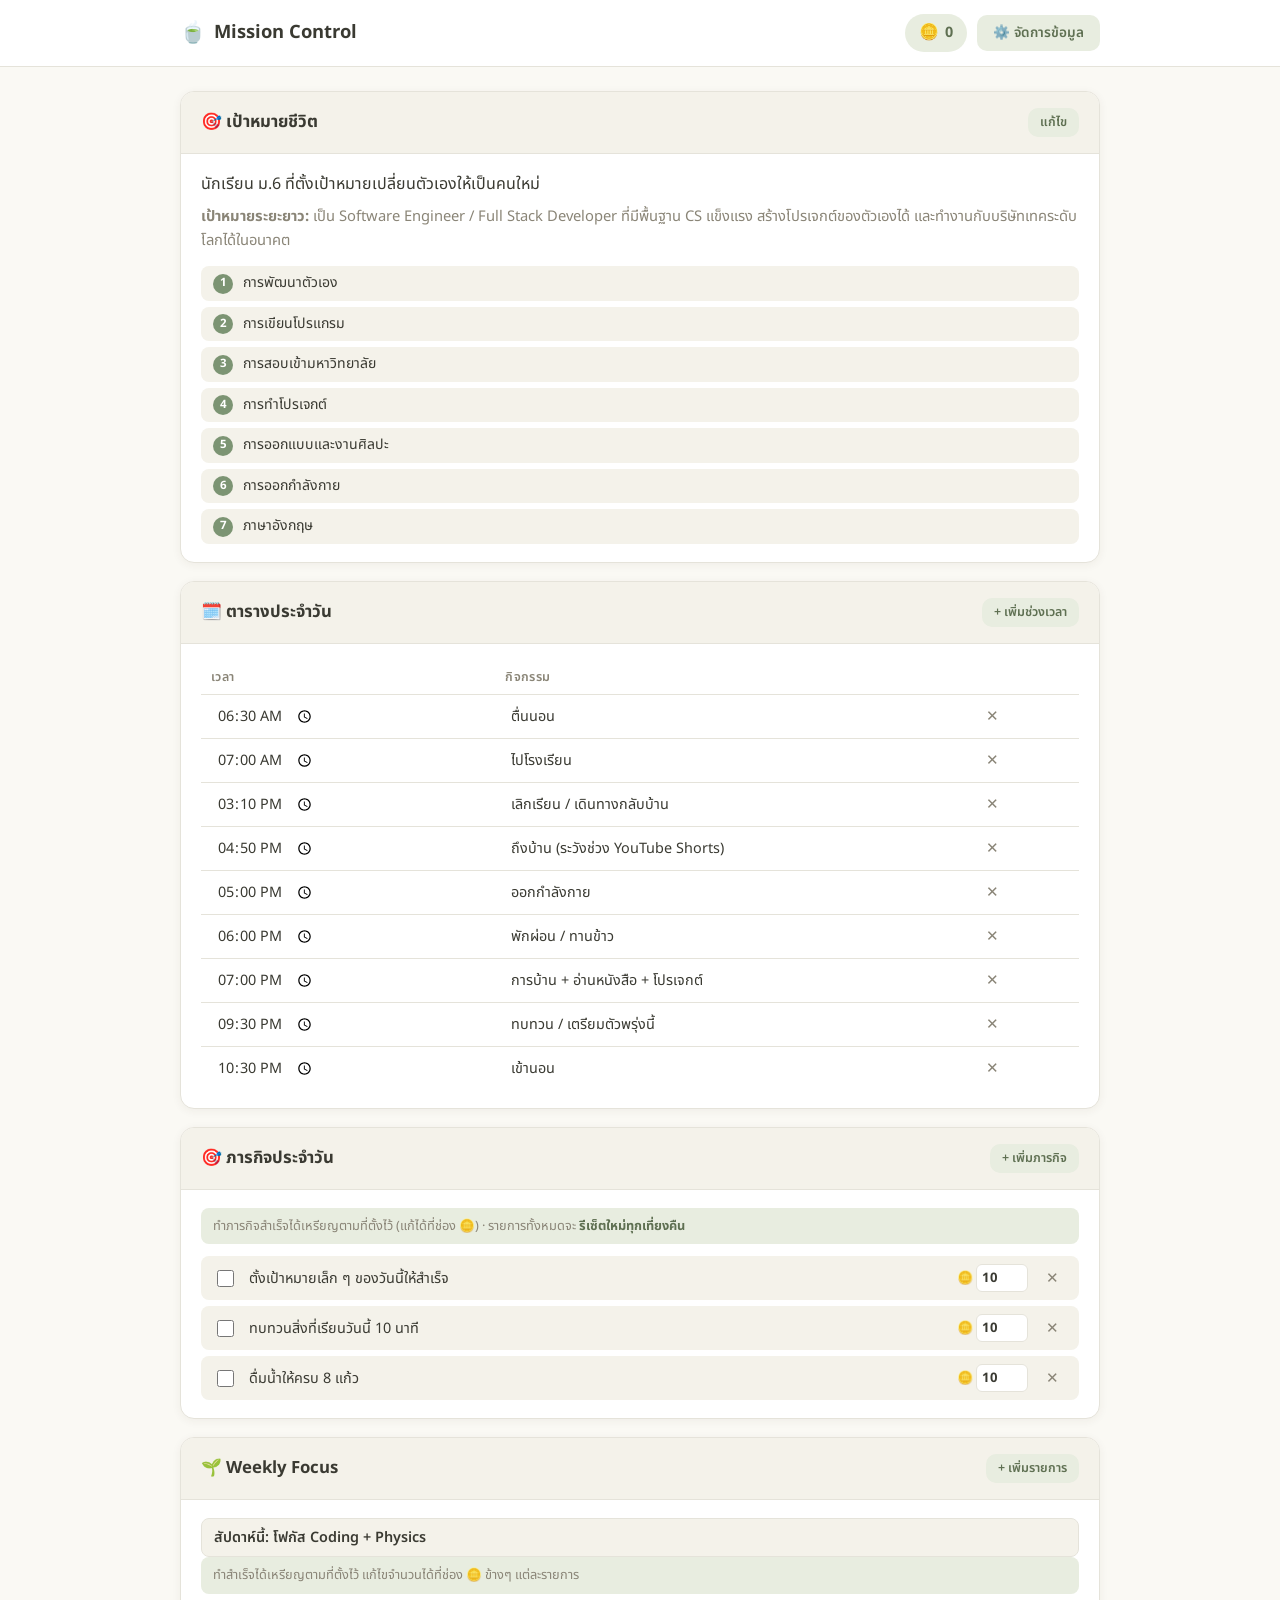
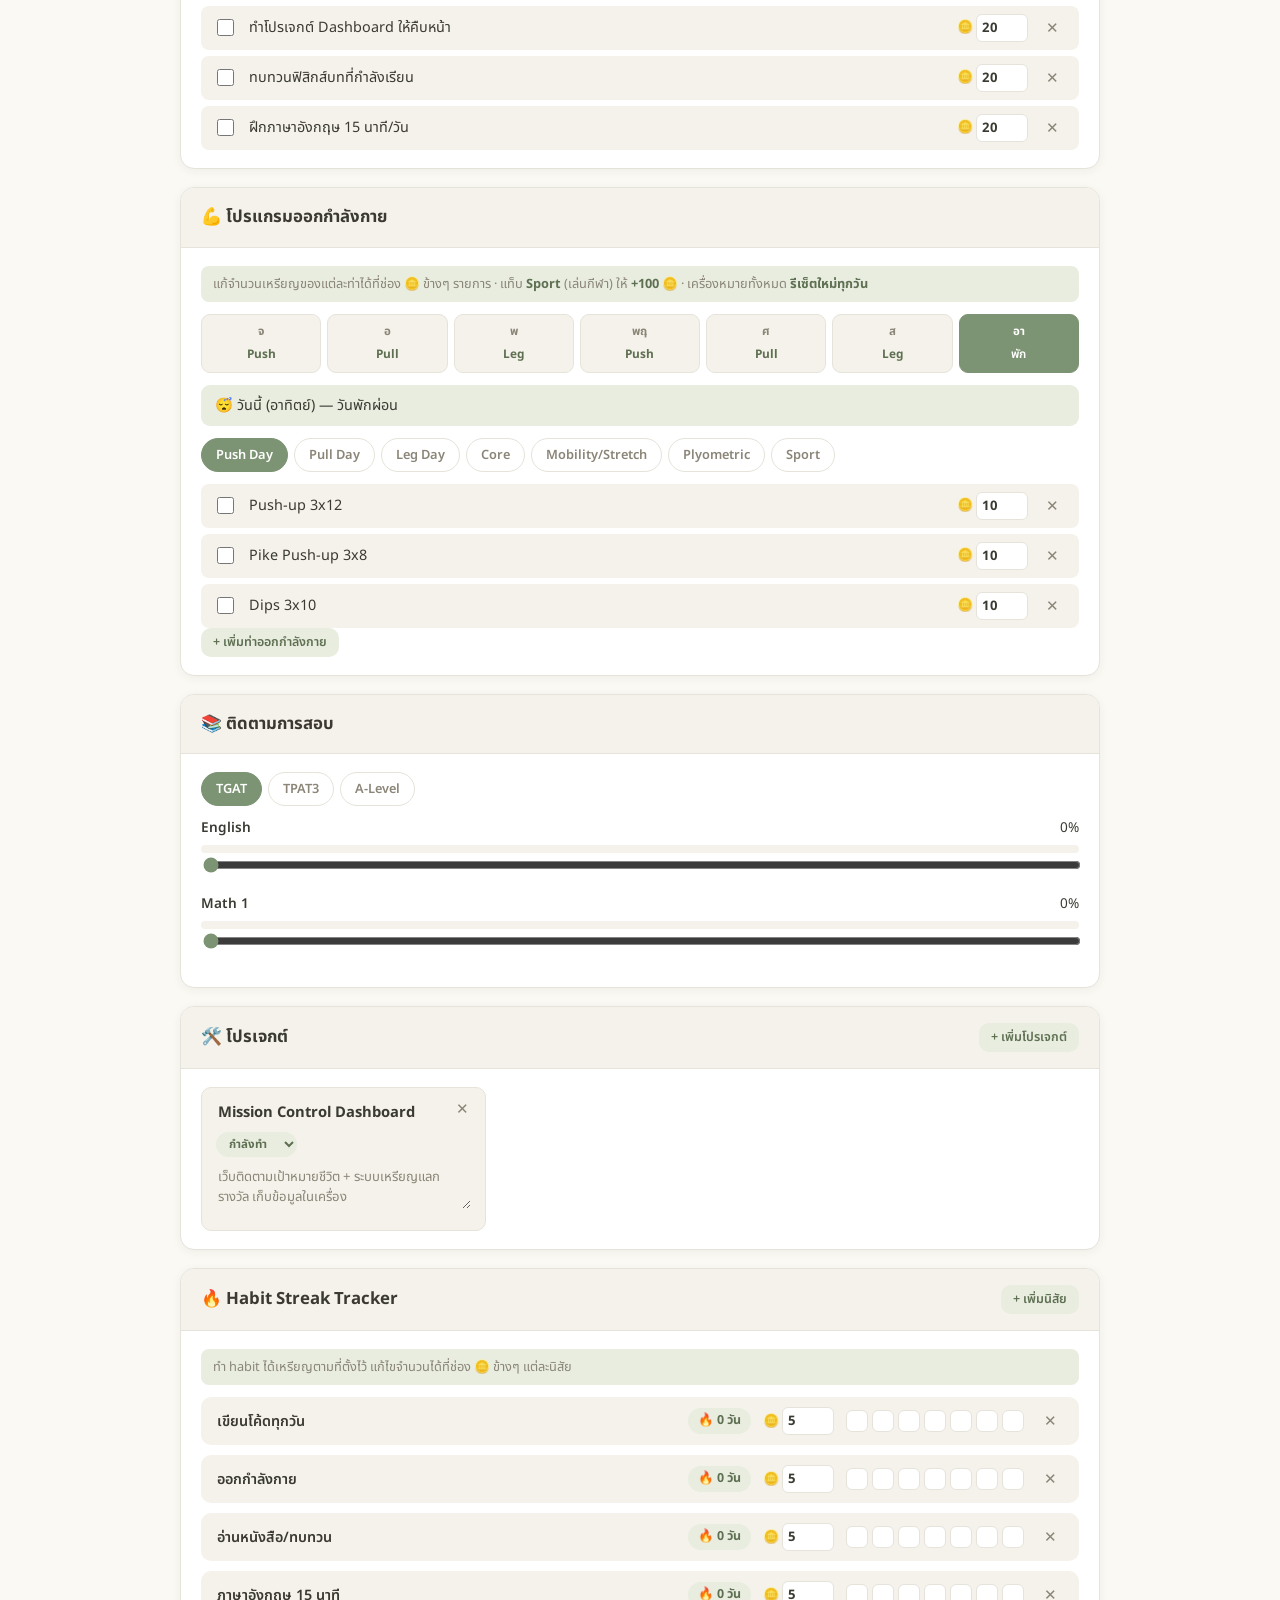
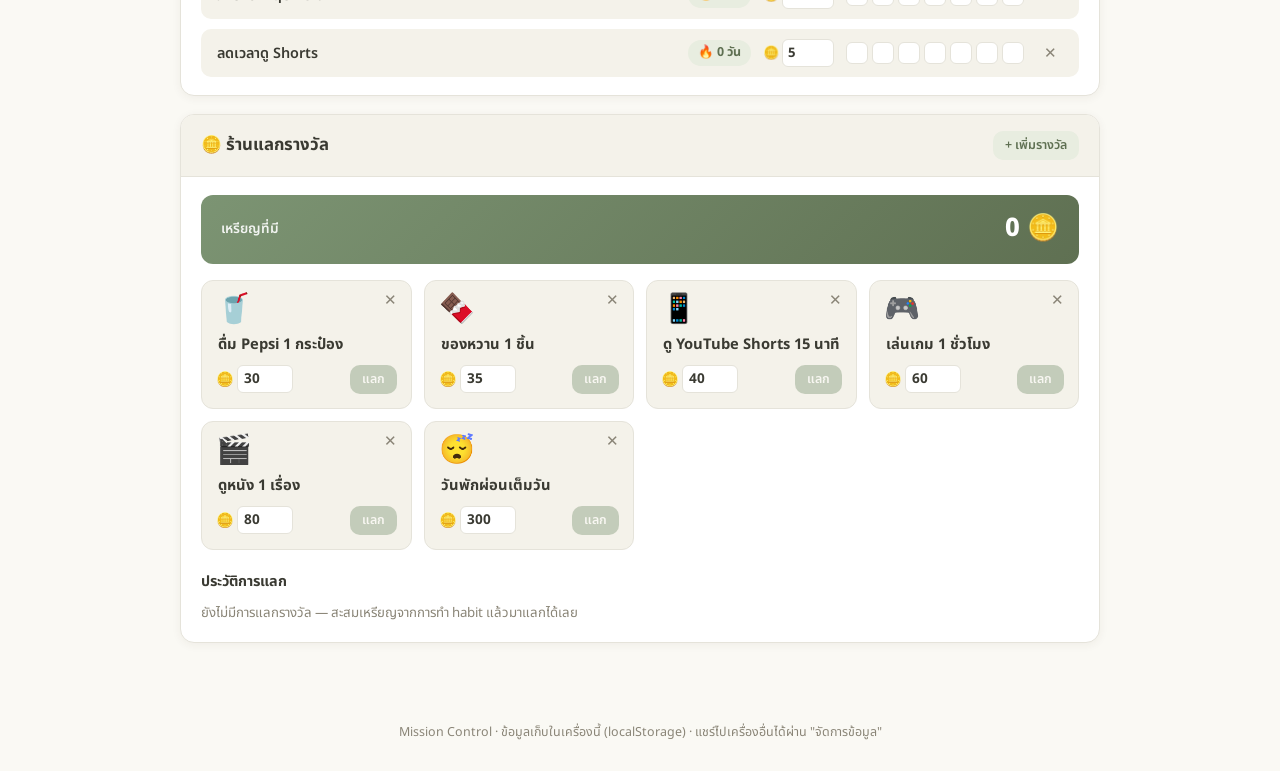
==== commit 6e859f0d: "Reset workout checklist daily instead of weekly The exercise checkmarks only cleared once a week (on" ====
--- a/index.html
+++ b/index.html
@@ -83,7 +83,7 @@
       <h2>💪 โปรแกรมออกกำลังกาย</h2>
     </div>
     <div class="card-body">
-      <p class="earn-hint">แก้จำนวนเหรียญของแต่ละท่าได้ที่ช่อง 🪙 ข้างๆ รายการ · แท็บ <b>Sport</b> (เล่นกีฬา) ให้ <b>+100</b> 🪙</p>
+      <p class="earn-hint">แก้จำนวนเหรียญของแต่ละท่าได้ที่ช่อง 🪙 ข้างๆ รายการ · แท็บ <b>Sport</b> (เล่นกีฬา) ให้ <b>+100</b> 🪙 · เครื่องหมายทั้งหมด <b>รีเซ็ตใหม่ทุกวัน</b></p>
       <div class="week-plan" id="exerciseWeekPlan"></div>
       <div class="today-workout" id="todayWorkout"></div>
       <div class="tabs" id="exerciseTabs"></div>
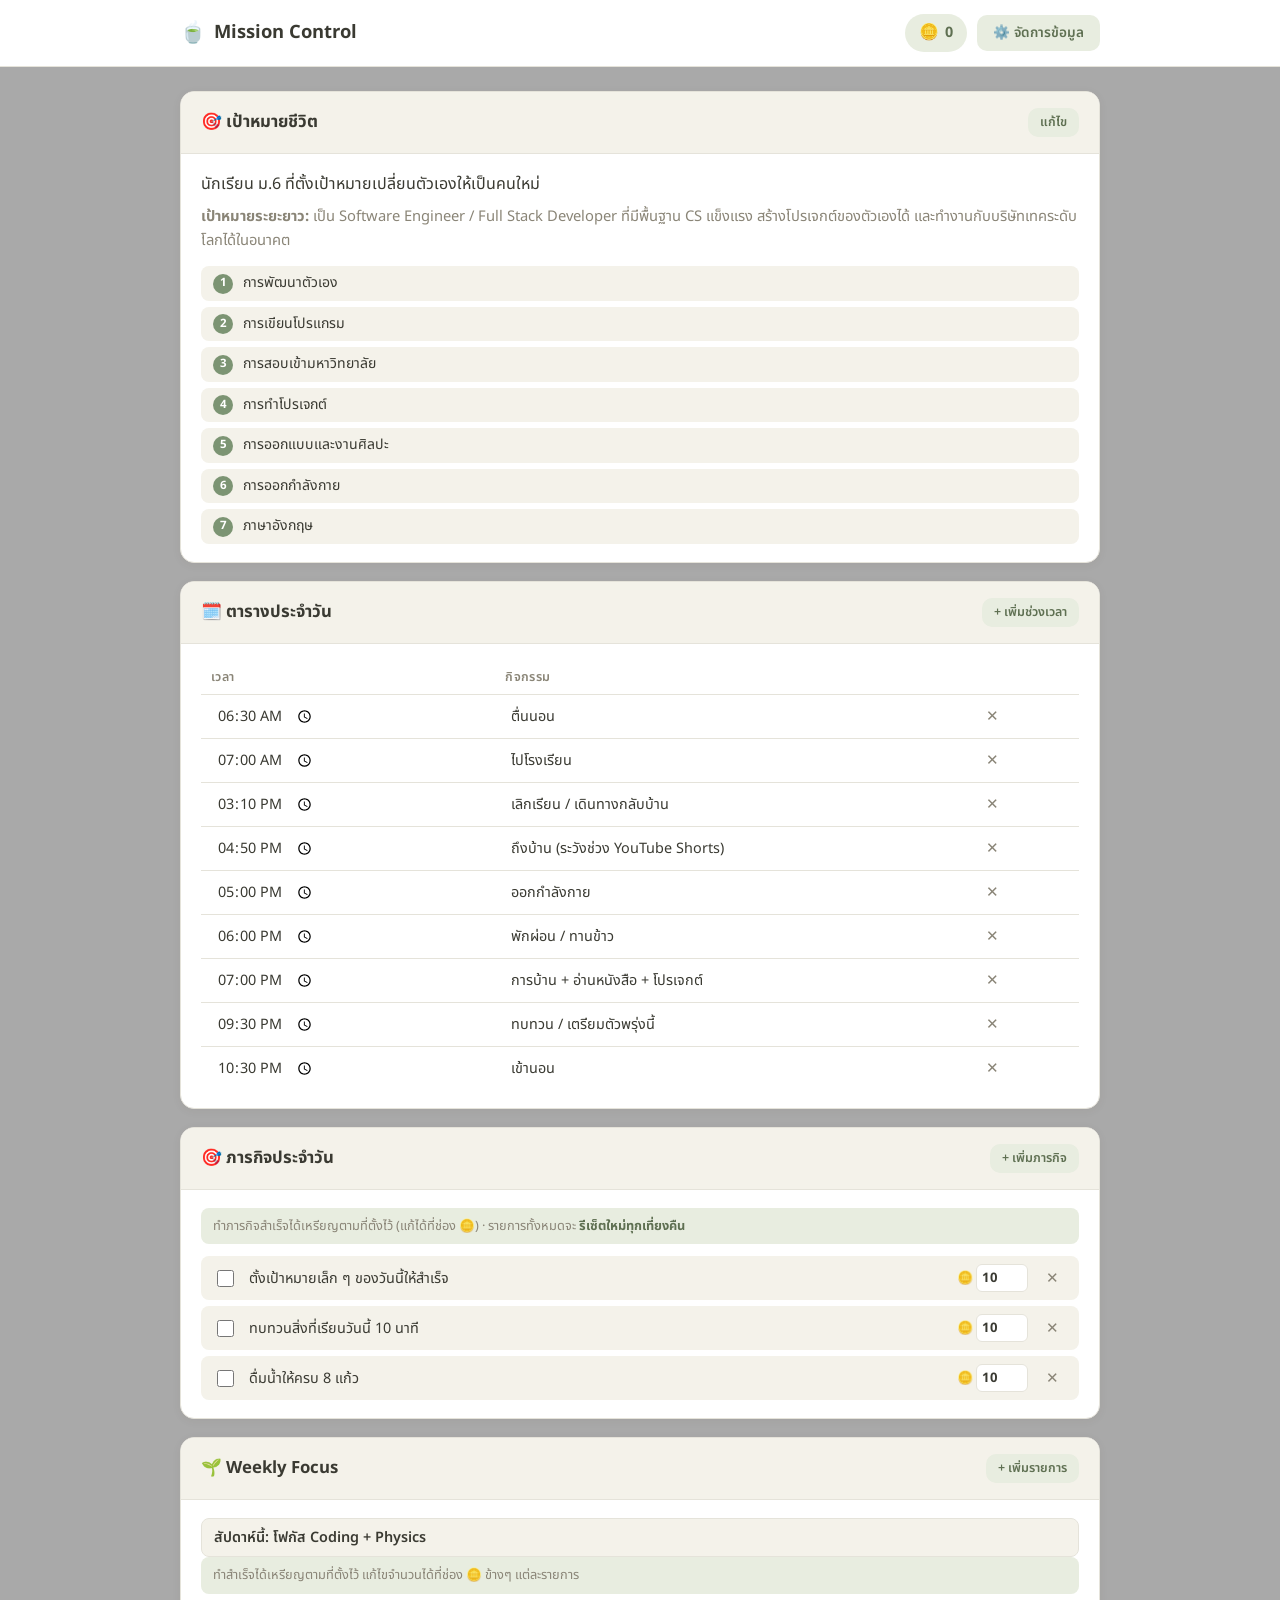
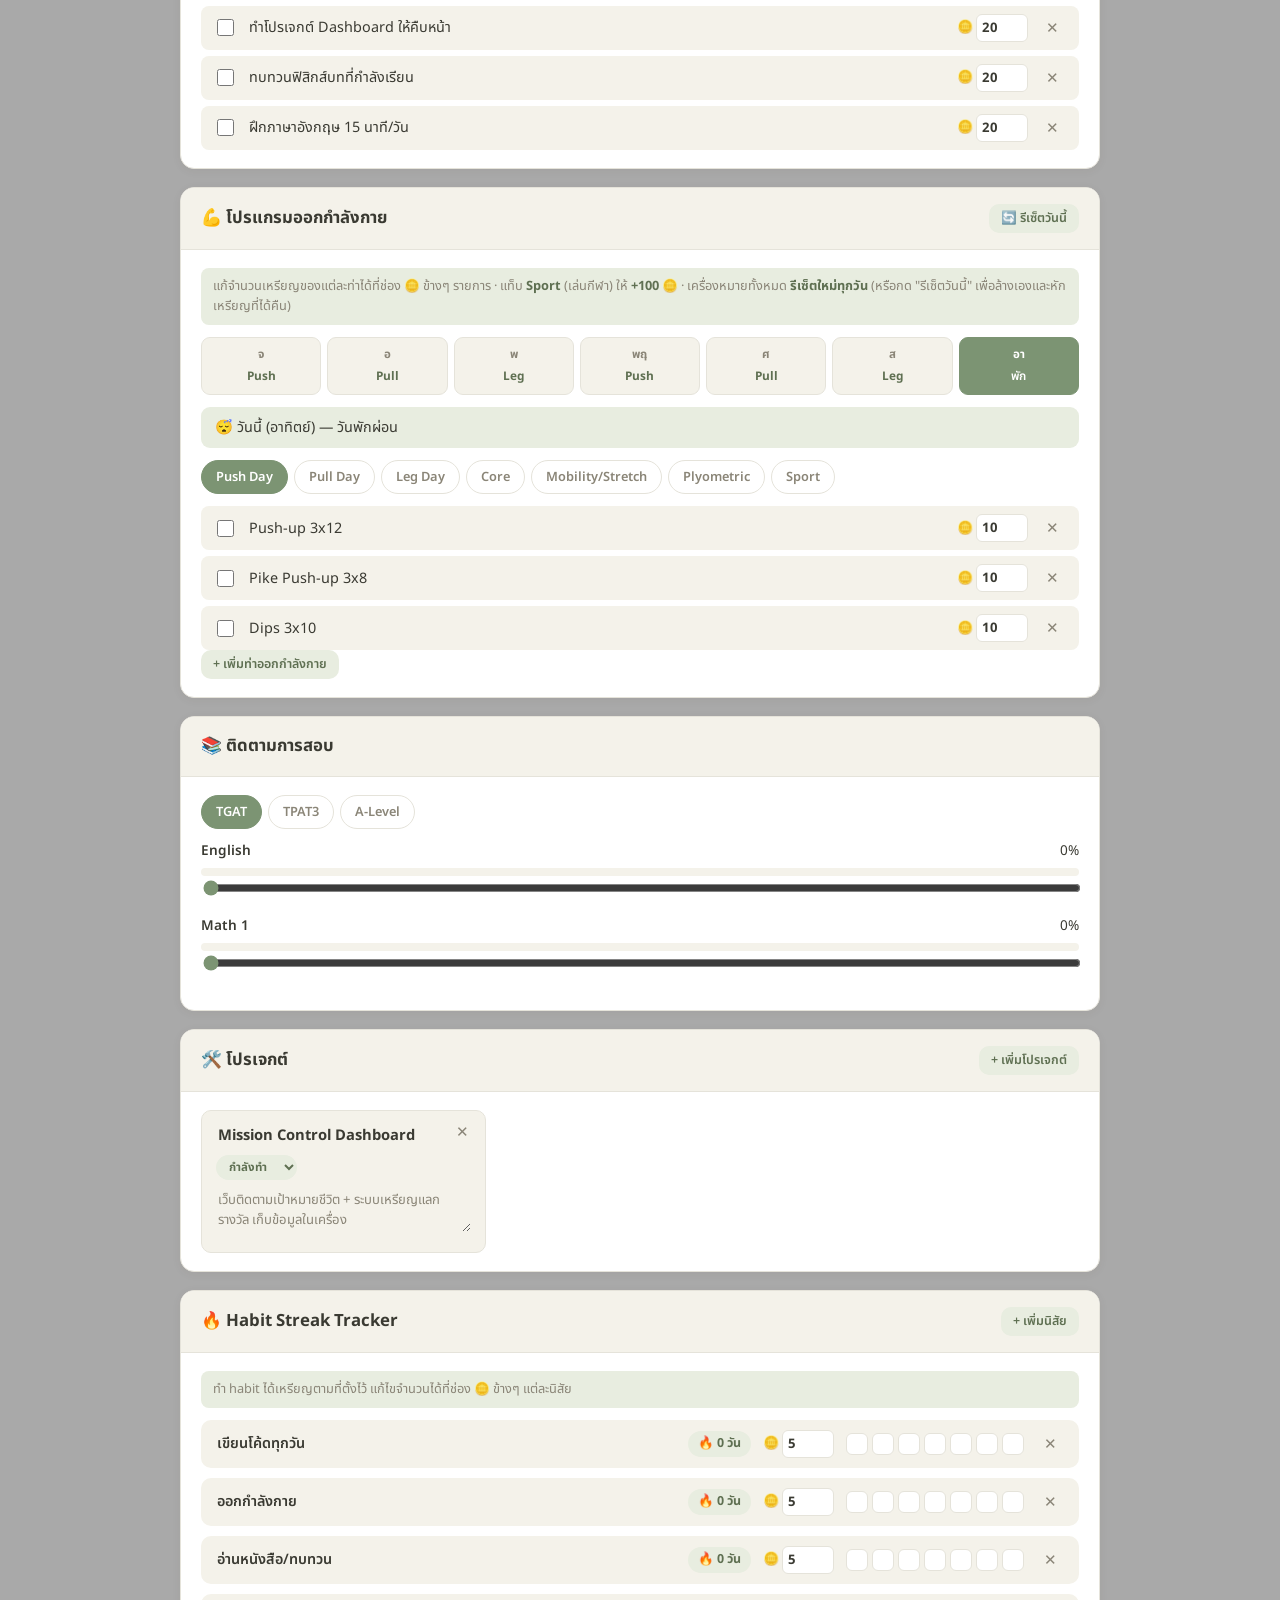
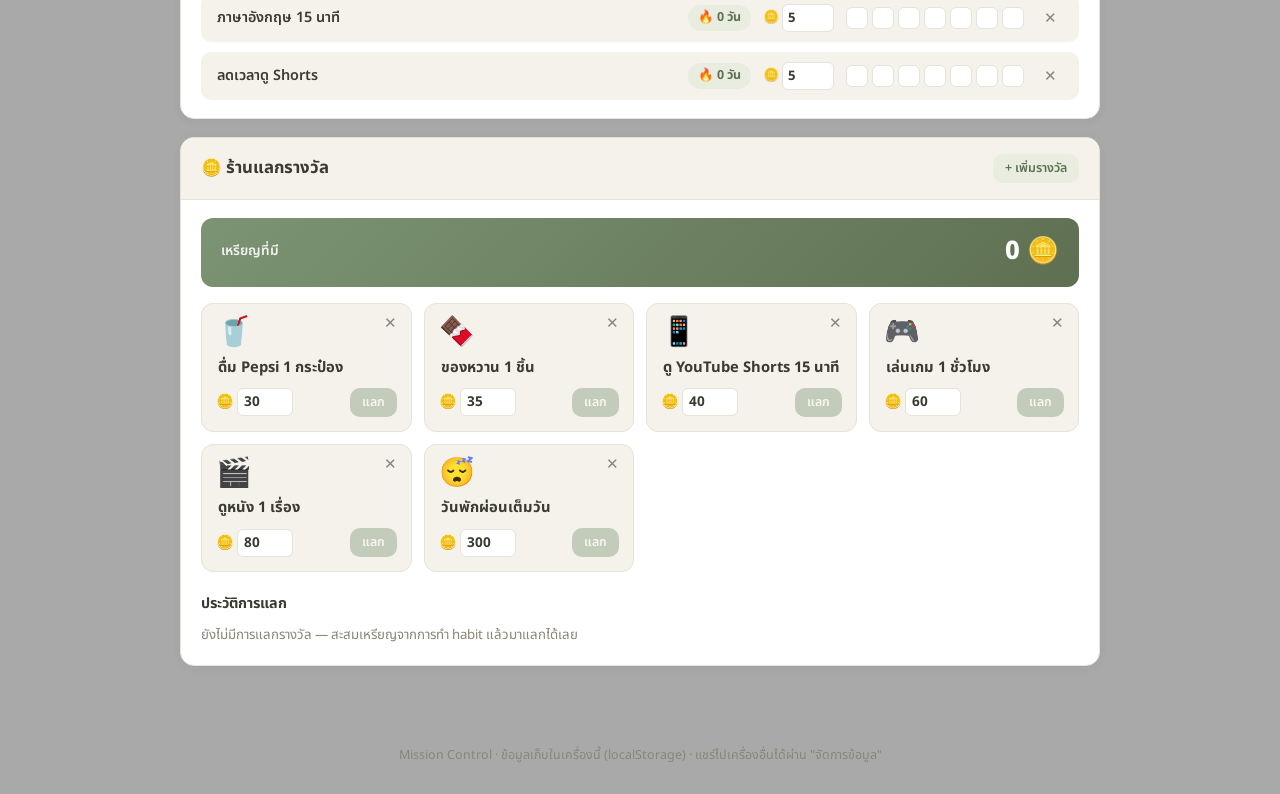
==== commit f4987e85: "Add manual reset button for daily workout with coin refund Adds a "รีเซ็ตวันนี้" button on the Exerc" ====
--- a/index.html
+++ b/index.html
@@ -81,9 +81,10 @@
   <section class="card" id="exerciseCard">
     <div class="card-header">
       <h2>💪 โปรแกรมออกกำลังกาย</h2>
+      <button class="btn btn-ghost btn-sm" id="resetExerciseToday">🔄 รีเซ็ตวันนี้</button>
     </div>
     <div class="card-body">
-      <p class="earn-hint">แก้จำนวนเหรียญของแต่ละท่าได้ที่ช่อง 🪙 ข้างๆ รายการ · แท็บ <b>Sport</b> (เล่นกีฬา) ให้ <b>+100</b> 🪙 · เครื่องหมายทั้งหมด <b>รีเซ็ตใหม่ทุกวัน</b></p>
+      <p class="earn-hint">แก้จำนวนเหรียญของแต่ละท่าได้ที่ช่อง 🪙 ข้างๆ รายการ · แท็บ <b>Sport</b> (เล่นกีฬา) ให้ <b>+100</b> 🪙 · เครื่องหมายทั้งหมด <b>รีเซ็ตใหม่ทุกวัน</b> (หรือกด "รีเซ็ตวันนี้" เพื่อล้างเองและหักเหรียญที่ได้คืน)</p>
       <div class="week-plan" id="exerciseWeekPlan"></div>
       <div class="today-workout" id="todayWorkout"></div>
       <div class="tabs" id="exerciseTabs"></div>
--- a/style.css
+++ b/style.css
@@ -1,5 +1,5 @@
 :root {
-  --bg: #faf9f4;
+  --bg: #A9A9A9;
   --surface: #ffffff;
   --surface-tint: #f4f2ea;
   --matcha: #7c9473;
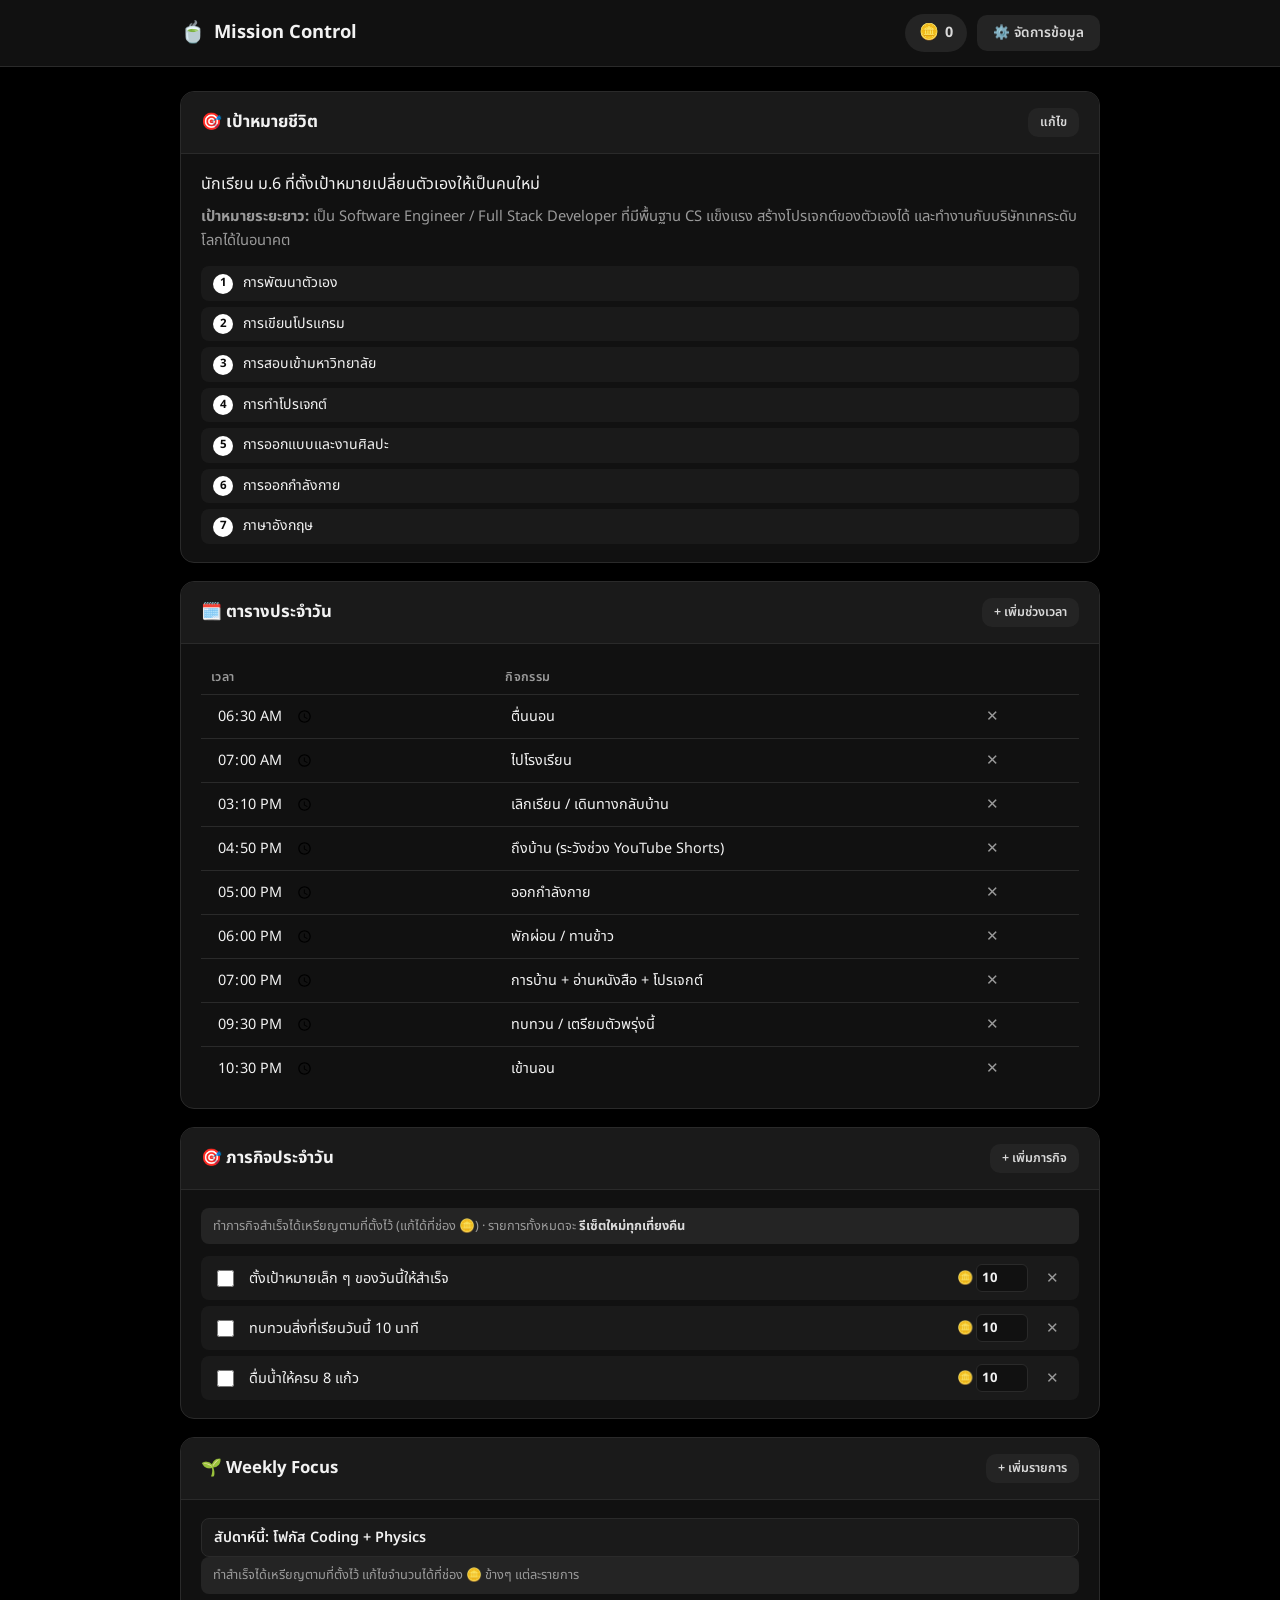
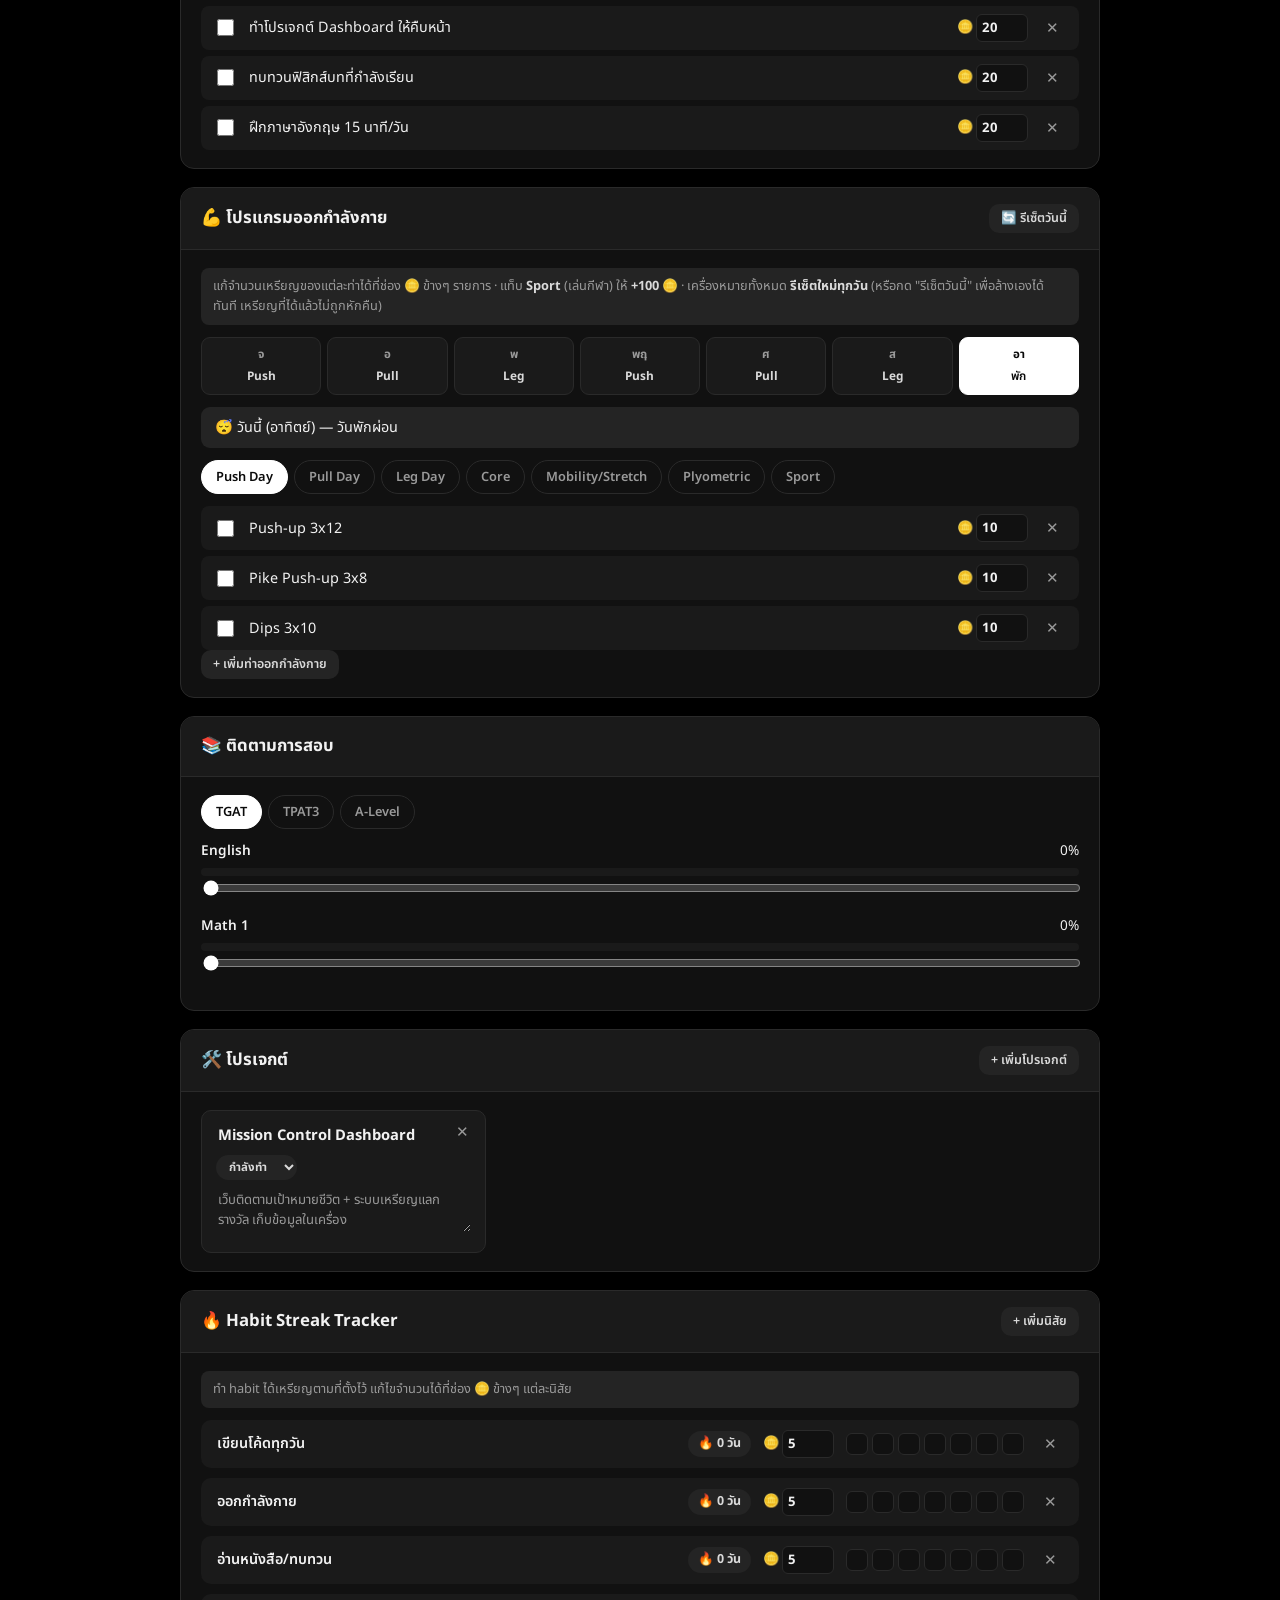
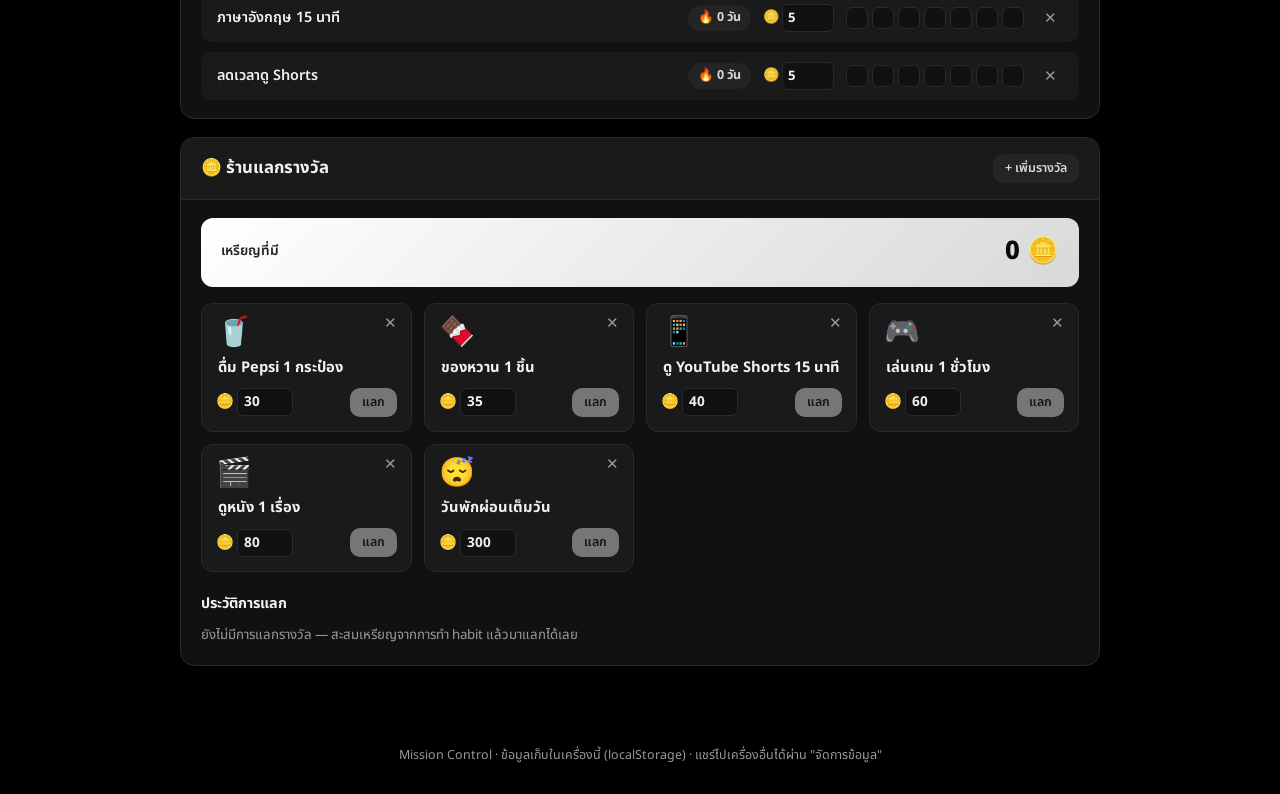
==== commit 37dd4c1d: "Stop the daily workout reset button from deducting coins The "รีเซ็ตวันนี้" button used to claw back" ====
--- a/index.html
+++ b/index.html
@@ -84,7 +84,7 @@
       <button class="btn btn-ghost btn-sm" id="resetExerciseToday">🔄 รีเซ็ตวันนี้</button>
     </div>
     <div class="card-body">
-      <p class="earn-hint">แก้จำนวนเหรียญของแต่ละท่าได้ที่ช่อง 🪙 ข้างๆ รายการ · แท็บ <b>Sport</b> (เล่นกีฬา) ให้ <b>+100</b> 🪙 · เครื่องหมายทั้งหมด <b>รีเซ็ตใหม่ทุกวัน</b> (หรือกด "รีเซ็ตวันนี้" เพื่อล้างเองและหักเหรียญที่ได้คืน)</p>
+      <p class="earn-hint">แก้จำนวนเหรียญของแต่ละท่าได้ที่ช่อง 🪙 ข้างๆ รายการ · แท็บ <b>Sport</b> (เล่นกีฬา) ให้ <b>+100</b> 🪙 · เครื่องหมายทั้งหมด <b>รีเซ็ตใหม่ทุกวัน</b> (หรือกด "รีเซ็ตวันนี้" เพื่อล้างเองได้ทันที เหรียญที่ได้แล้วไม่ถูกหักคืน)</p>
       <div class="week-plan" id="exerciseWeekPlan"></div>
       <div class="today-workout" id="todayWorkout"></div>
       <div class="tabs" id="exerciseTabs"></div>
--- a/style.css
+++ b/style.css
@@ -1,18 +1,18 @@
 :root {
-  --bg: #A9A9A9;
-  --surface: #ffffff;
-  --surface-tint: #f4f2ea;
-  --matcha: #7c9473;
-  --matcha-dark: #5f7052;
-  --matcha-soft: #e8ede0;
-  --cream: #eee6d8;
-  --text: #3a3a32;
-  --text-muted: #8a8577;
-  --border: #e5e3da;
-  --danger: #c17a6b;
+  --bg: #000000;
+  --surface: #111111;
+  --surface-tint: #1a1a1a;
+  --matcha: #ffffff;
+  --matcha-dark: #d9d9d9;
+  --matcha-soft: #242424;
+  --cream: #2c2c2c;
+  --text: #f2f2f2;
+  --text-muted: #9a9a9a;
+  --border: #2a2a2a;
+  --danger: #ffffff;
   --radius: 14px;
-  --shadow: 0 2px 10px rgba(60, 55, 40, 0.06);
-  --shadow-hover: 0 6px 20px rgba(60, 55, 40, 0.1);
+  --shadow: 0 2px 10px rgba(0, 0, 0, 0.5);
+  --shadow-hover: 0 6px 20px rgba(0, 0, 0, 0.65);
   font-family: 'Noto Sans Thai', 'Inter', sans-serif;
 }
 
@@ -76,7 +76,7 @@
   transition: background 0.15s, transform 0.1s;
 }
 .btn:active { transform: scale(0.97); }
-.btn-primary { background: var(--matcha); color: #fff; }
+.btn-primary { background: var(--matcha); color: #0a0a0a; }
 .btn-primary:hover { background: var(--matcha-dark); }
 .btn-ghost { background: var(--matcha-soft); color: var(--matcha-dark); }
 .btn-ghost:hover { background: var(--cream); }
@@ -136,7 +136,7 @@
 }
 .priority-rank {
   background: var(--matcha);
-  color: #fff;
+  color: #0a0a0a;
   border-radius: 50%;
   width: 20px;
   height: 20px;
@@ -245,7 +245,7 @@
   cursor: pointer;
   font-family: inherit;
 }
-.tab-btn.active { background: var(--matcha); border-color: var(--matcha); color: #fff; }
+.tab-btn.active { background: var(--matcha); border-color: var(--matcha); color: #0a0a0a; }
 
 /* ---------- Weekly workout plan ---------- */
 .week-plan {
@@ -271,7 +271,7 @@
 .wp-workout { font-size: 0.74rem; font-weight: 700; color: var(--matcha-dark); }
 .wp-cell.rest .wp-workout { color: var(--text-muted); font-weight: 600; }
 .wp-cell.today { background: var(--matcha); border-color: var(--matcha); }
-.wp-cell.today .wp-day, .wp-cell.today .wp-workout { color: #fff; }
+.wp-cell.today .wp-day, .wp-cell.today .wp-workout { color: #0a0a0a; }
 
 .today-workout {
   font-size: 0.9rem;
@@ -394,7 +394,7 @@
   align-items: center;
   justify-content: space-between;
   background: linear-gradient(135deg, var(--matcha) 0%, var(--matcha-dark) 100%);
-  color: #fff;
+  color: #0a0a0a;
   border-radius: 12px;
   padding: 14px 20px;
   margin-bottom: 16px;
@@ -492,7 +492,7 @@
 }
 .toast {
   background: var(--matcha-dark);
-  color: #fff;
+  color: #0a0a0a;
   padding: 10px 20px;
   border-radius: 999px;
   font-size: 0.88rem;
@@ -532,7 +532,7 @@
 .modal-overlay {
   position: fixed;
   inset: 0;
-  background: rgba(58, 58, 50, 0.35);
+  background: rgba(0, 0, 0, 0.7);
   display: flex;
   align-items: center;
   justify-content: center;
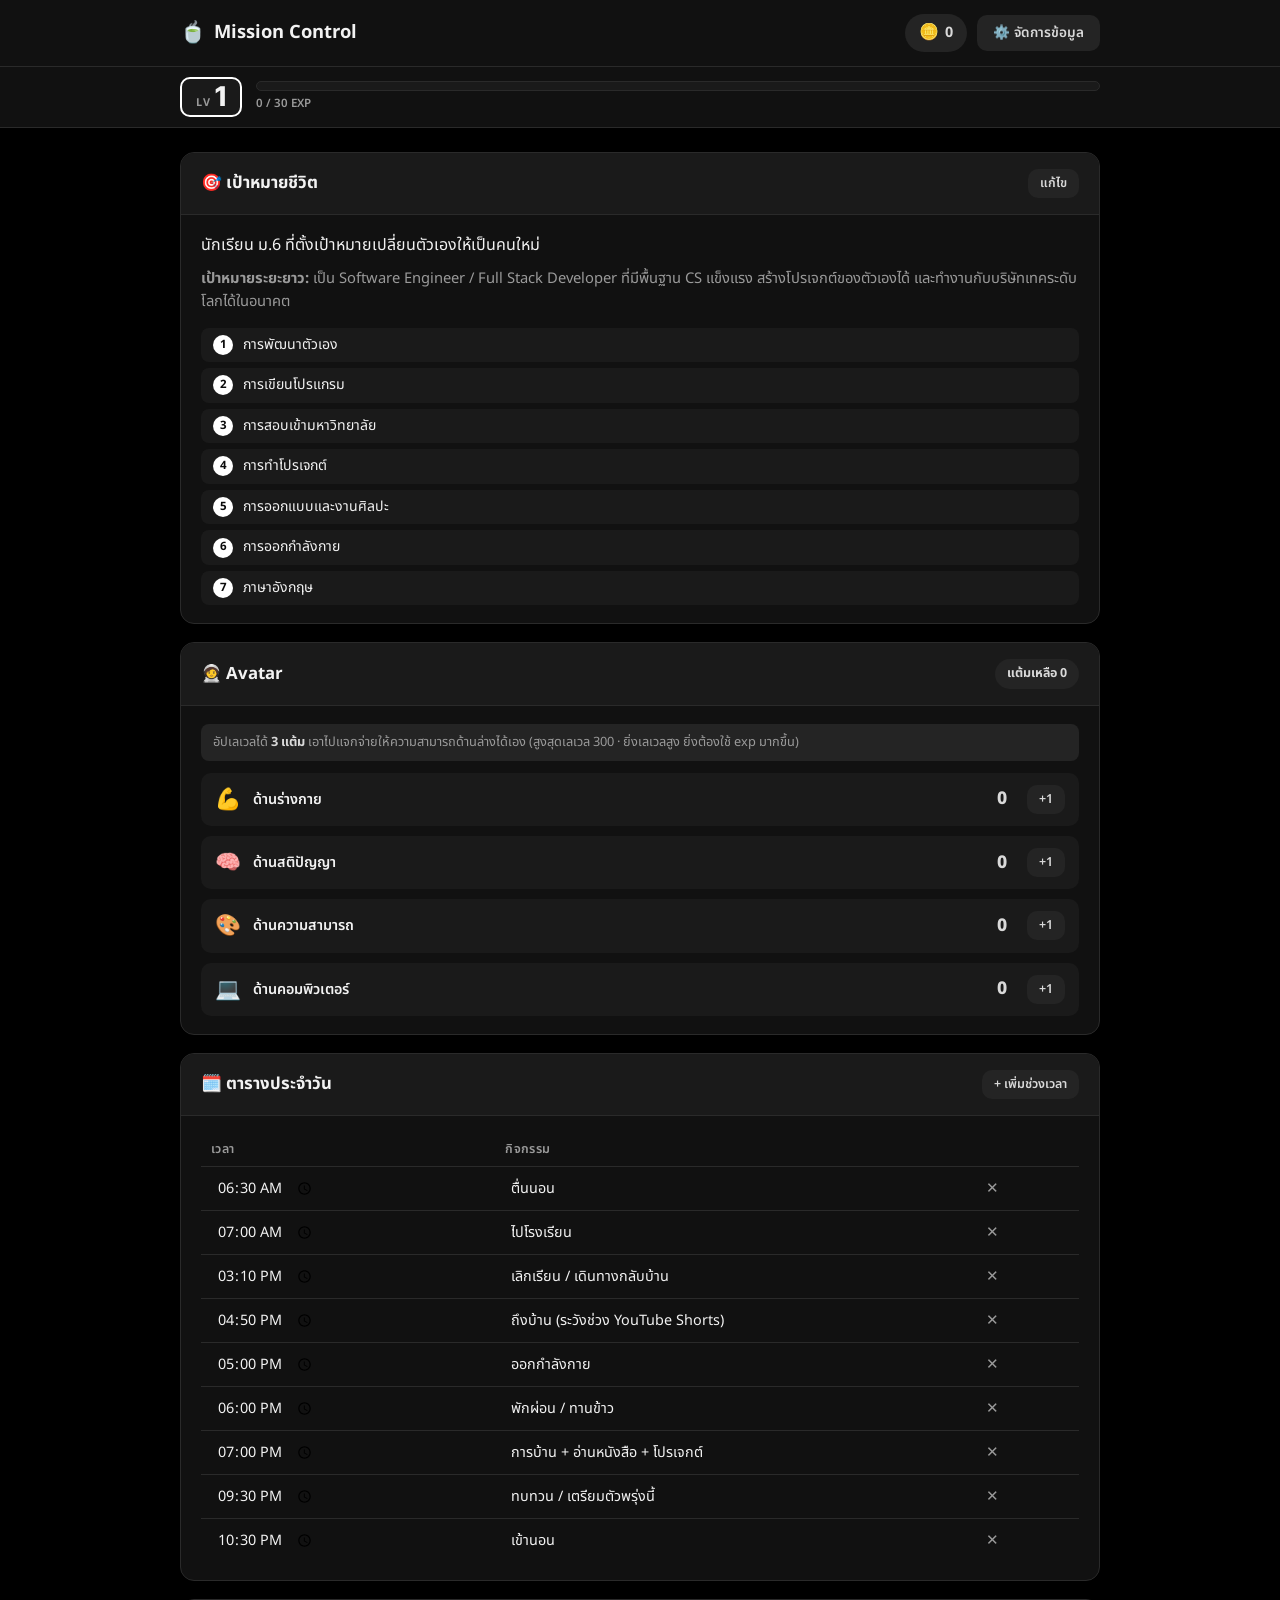
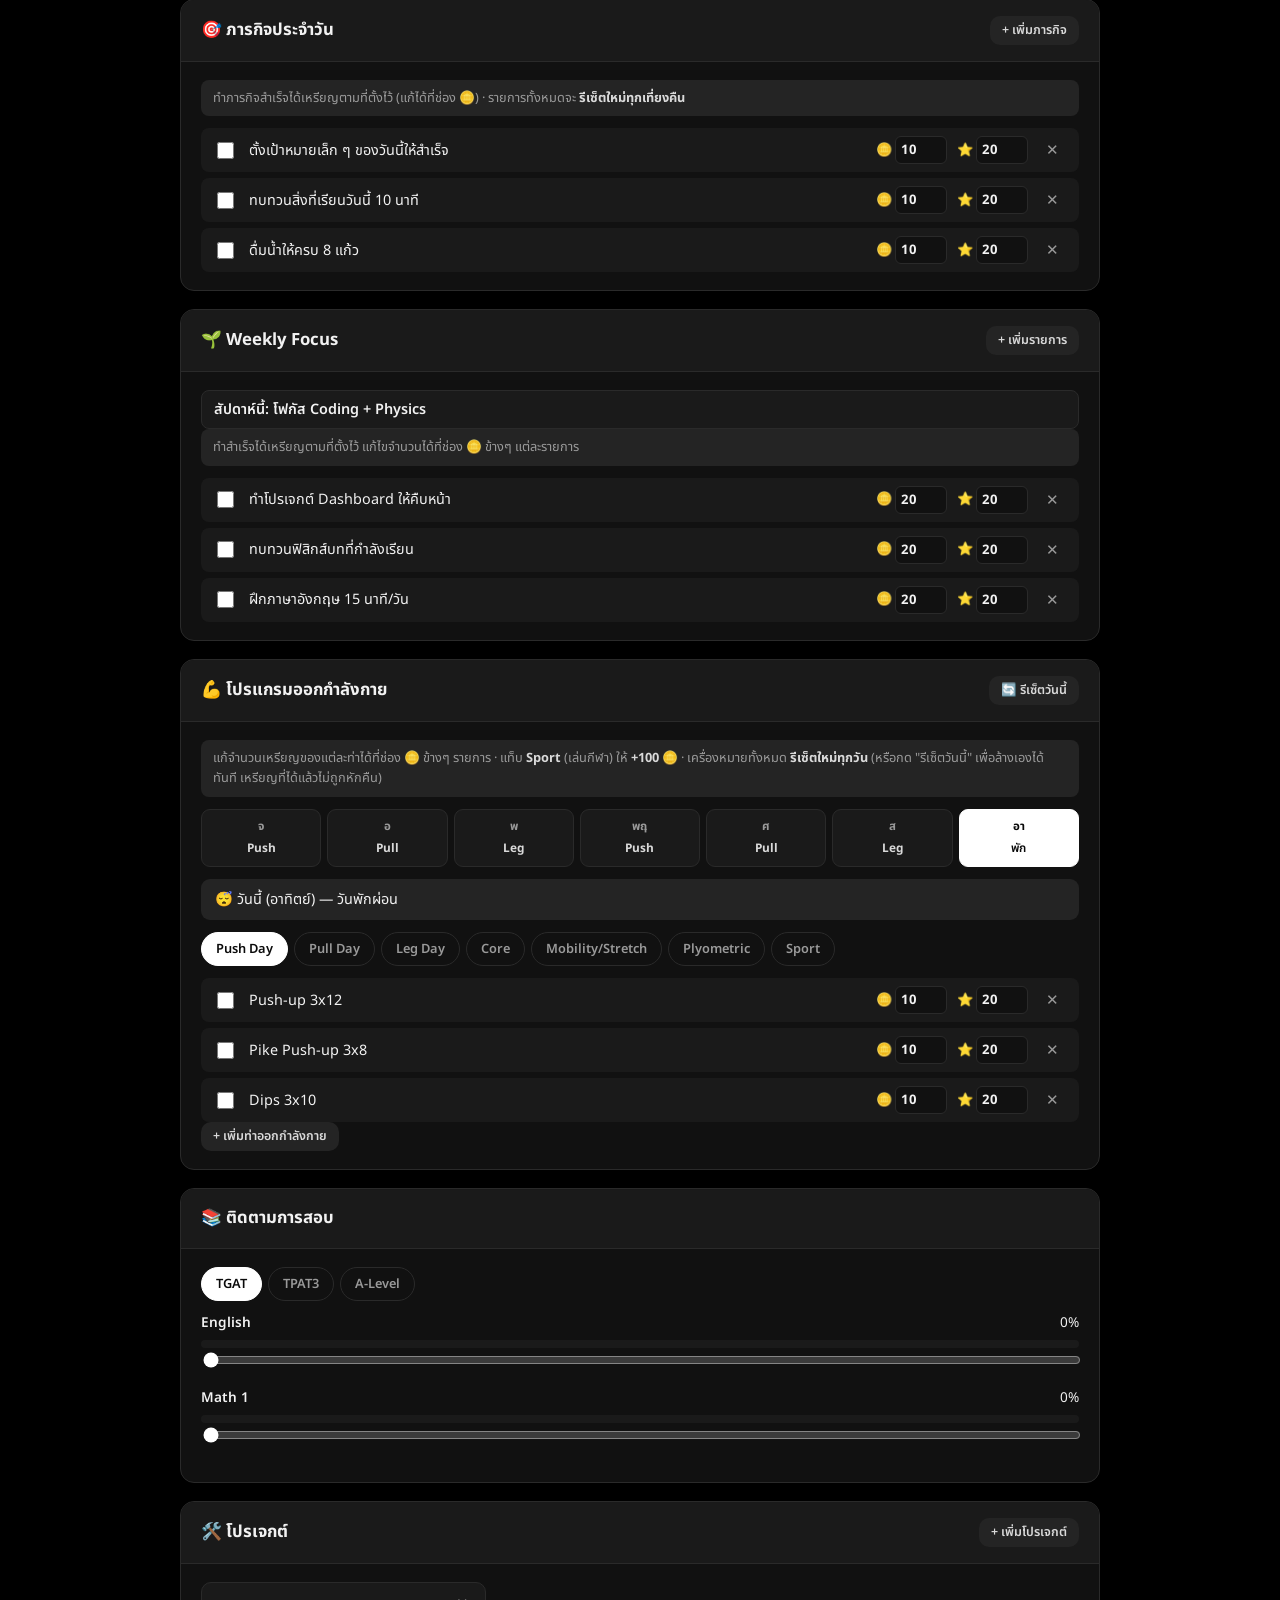
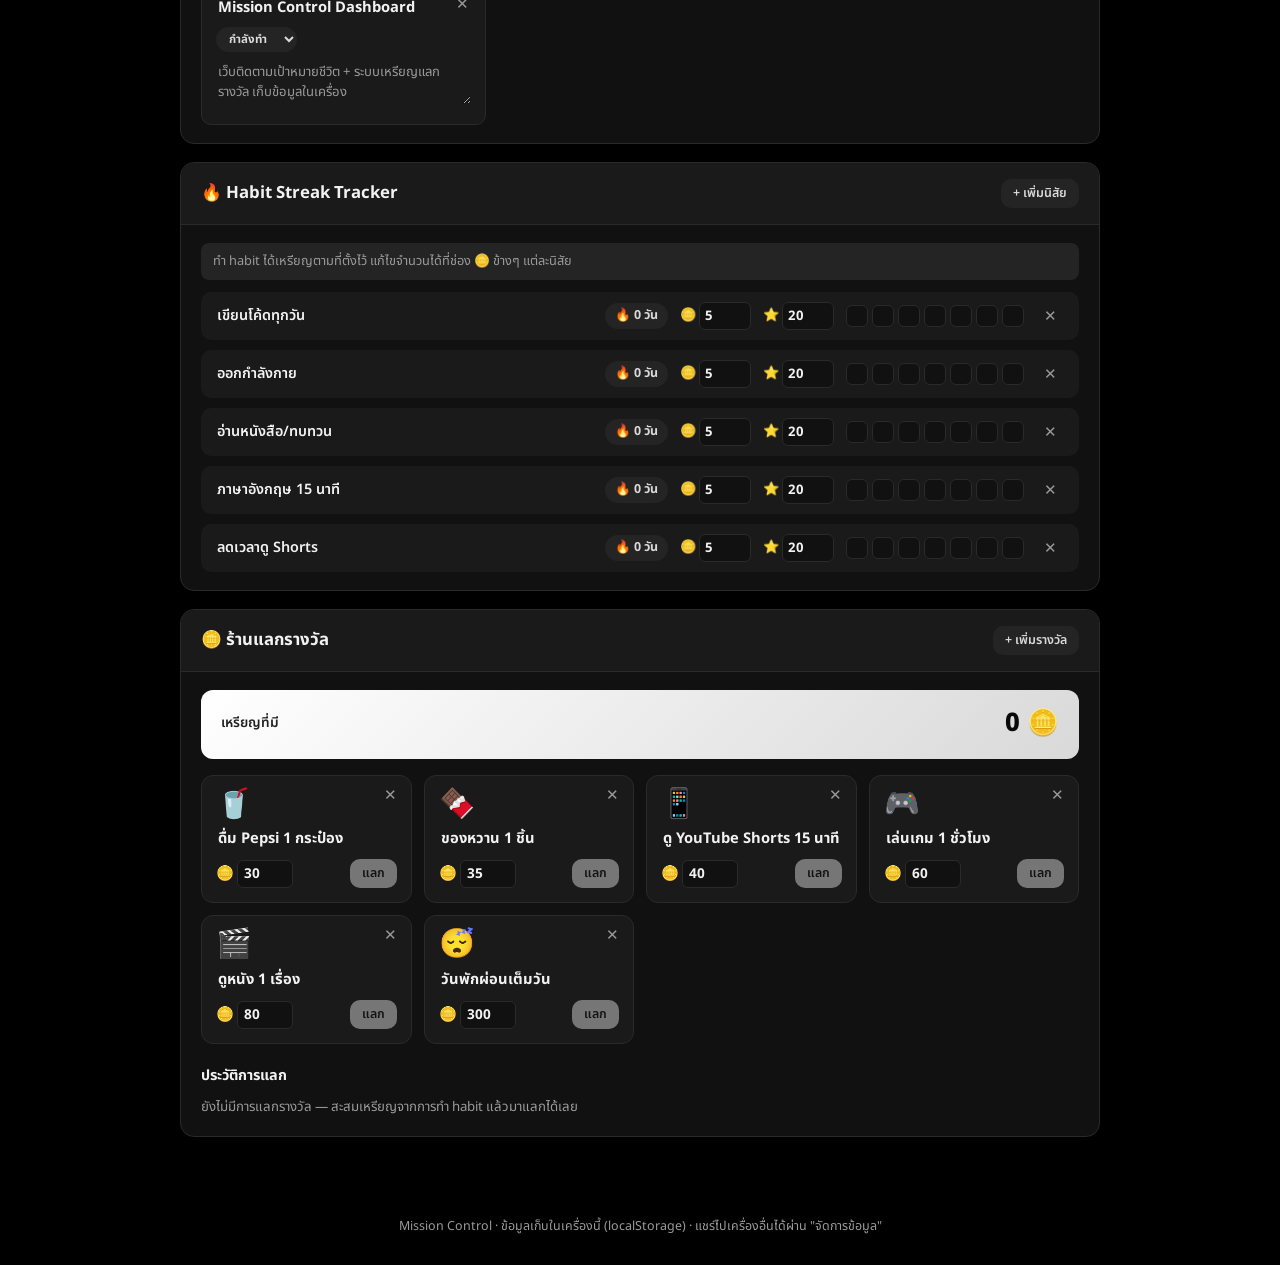
==== commit 578a95e8: "Add a level/EXP system and an avatar stat-point sheet Every checklist item that already awards coins" ====
--- a/index.html
+++ b/index.html
@@ -23,6 +23,21 @@
   </div>
 </header>
 
+<div class="level-strip">
+  <div class="level-strip-inner">
+    <div class="level-frame">
+      <span class="level-label">LV</span>
+      <span class="level-num" id="levelNum">1</span>
+    </div>
+    <div class="level-progress">
+      <div class="level-bar-track">
+        <div class="level-bar-fill" id="levelBarFill" style="width:0%"></div>
+      </div>
+      <span class="level-exp-text" id="levelExpText">0 / 30 EXP</span>
+    </div>
+  </div>
+</div>
+
 <main class="container">
 
   <!-- LIFE GOALS -->
@@ -35,6 +50,18 @@
       <p class="identity-text" id="identityText" data-field="identity">นักเรียน ม.6 ที่ตั้งเป้าหมายเปลี่ยนตัวเองให้เป็นคนใหม่</p>
       <p class="goal-text"><strong>เป้าหมายระยะยาว:</strong> <span id="longGoalText" data-field="longTermGoal">เป็น Software Engineer / Full Stack Developer ที่มีพื้นฐาน CS แข็งแรง สร้างโปรเจกต์ของตัวเองได้ และทำงานกับบริษัทเทคระดับโลกได้ในอนาคต</span></p>
       <div class="priority-list" id="priorityList"></div>
+    </div>
+  </section>
+
+  <!-- AVATAR -->
+  <section class="card" id="avatarCard">
+    <div class="card-header">
+      <h2>🧑‍🚀 Avatar</h2>
+      <span class="avatar-points-badge" id="avatarPointsBadge">แต้มเหลือ 0</span>
+    </div>
+    <div class="card-body">
+      <p class="earn-hint">อัปเลเวลได้ <b>3 แต้ม</b> เอาไปแจกจ่ายให้ความสามารถด้านล่างได้เอง (สูงสุดเลเวล 300 · ยิ่งเลเวลสูง ยิ่งต้องใช้ exp มากขึ้น)</p>
+      <div class="avatar-stats" id="avatarStats"></div>
     </div>
   </section>
 
--- a/style.css
+++ b/style.css
@@ -64,6 +64,65 @@
 }
 .coin-pill .coin-icon { font-size: 1rem; }
 
+/* ---------- Level strip ---------- */
+.level-strip {
+  background: var(--surface);
+  border-bottom: 1px solid var(--border);
+}
+.level-strip-inner {
+  max-width: 960px;
+  margin: 0 auto;
+  padding: 10px 20px;
+  display: flex;
+  align-items: center;
+  gap: 14px;
+}
+.level-frame {
+  display: flex;
+  align-items: baseline;
+  gap: 5px;
+  border: 2px solid var(--matcha);
+  border-radius: 10px;
+  padding: 4px 14px;
+  background: var(--surface-tint);
+  flex-shrink: 0;
+}
+.level-label { font-size: 0.68rem; font-weight: 700; color: var(--text-muted); letter-spacing: 0.05em; }
+.level-num { font-size: 1.7rem; font-weight: 800; color: var(--text); font-family: 'Inter', sans-serif; line-height: 1; }
+.level-progress { flex: 1; display: flex; flex-direction: column; gap: 4px; min-width: 100px; }
+.level-bar-track {
+  background: var(--surface-tint);
+  border: 1px solid var(--border);
+  border-radius: 999px;
+  height: 10px;
+  overflow: hidden;
+}
+.level-bar-fill { background: var(--matcha); height: 100%; border-radius: 999px; transition: width 0.3s; }
+.level-exp-text { font-size: 0.72rem; color: var(--text-muted); font-weight: 600; }
+
+/* ---------- Avatar ---------- */
+.avatar-points-badge {
+  font-size: 0.78rem;
+  font-weight: 700;
+  padding: 5px 12px;
+  border-radius: 999px;
+  background: var(--matcha-soft);
+  color: var(--matcha-dark);
+  white-space: nowrap;
+}
+.avatar-stats { display: grid; gap: 10px; }
+.stat-row {
+  display: flex;
+  align-items: center;
+  gap: 12px;
+  padding: 10px 14px;
+  background: var(--surface-tint);
+  border-radius: 10px;
+}
+.stat-icon { font-size: 1.3rem; flex-shrink: 0; width: 26px; text-align: center; }
+.stat-name { flex: 1; font-weight: 600; font-size: 0.9rem; }
+.stat-value { font-size: 1.1rem; font-weight: 800; color: var(--matcha-dark); min-width: 26px; text-align: center; }
+
 /* ---------- Buttons ---------- */
 .btn {
   font-family: inherit;
@@ -220,6 +279,28 @@
   color: var(--text);
 }
 
+/* ---------- Editable exp reward (per item) ---------- */
+.item-exp {
+  display: flex;
+  align-items: center;
+  gap: 3px;
+  font-size: 0.82rem;
+  font-weight: 700;
+  color: var(--matcha-dark);
+  flex-shrink: 0;
+}
+.item-exp-input {
+  width: 52px;
+  border: 1px solid var(--border);
+  background: var(--surface);
+  border-radius: 6px;
+  padding: 3px 5px;
+  font-family: inherit;
+  font-size: 0.82rem;
+  font-weight: 700;
+  color: var(--text);
+}
+
 .input-inline {
   width: 100%;
   border: 1px solid var(--border);
@@ -567,6 +648,7 @@
 
 @media (max-width: 560px) {
   .topbar-inner { padding: 12px 14px; }
+  .level-strip-inner { padding: 8px 14px; }
   .container { padding: 16px 12px 50px; }
   .card-header { padding: 12px 14px; }
   .card-body { padding: 14px; }
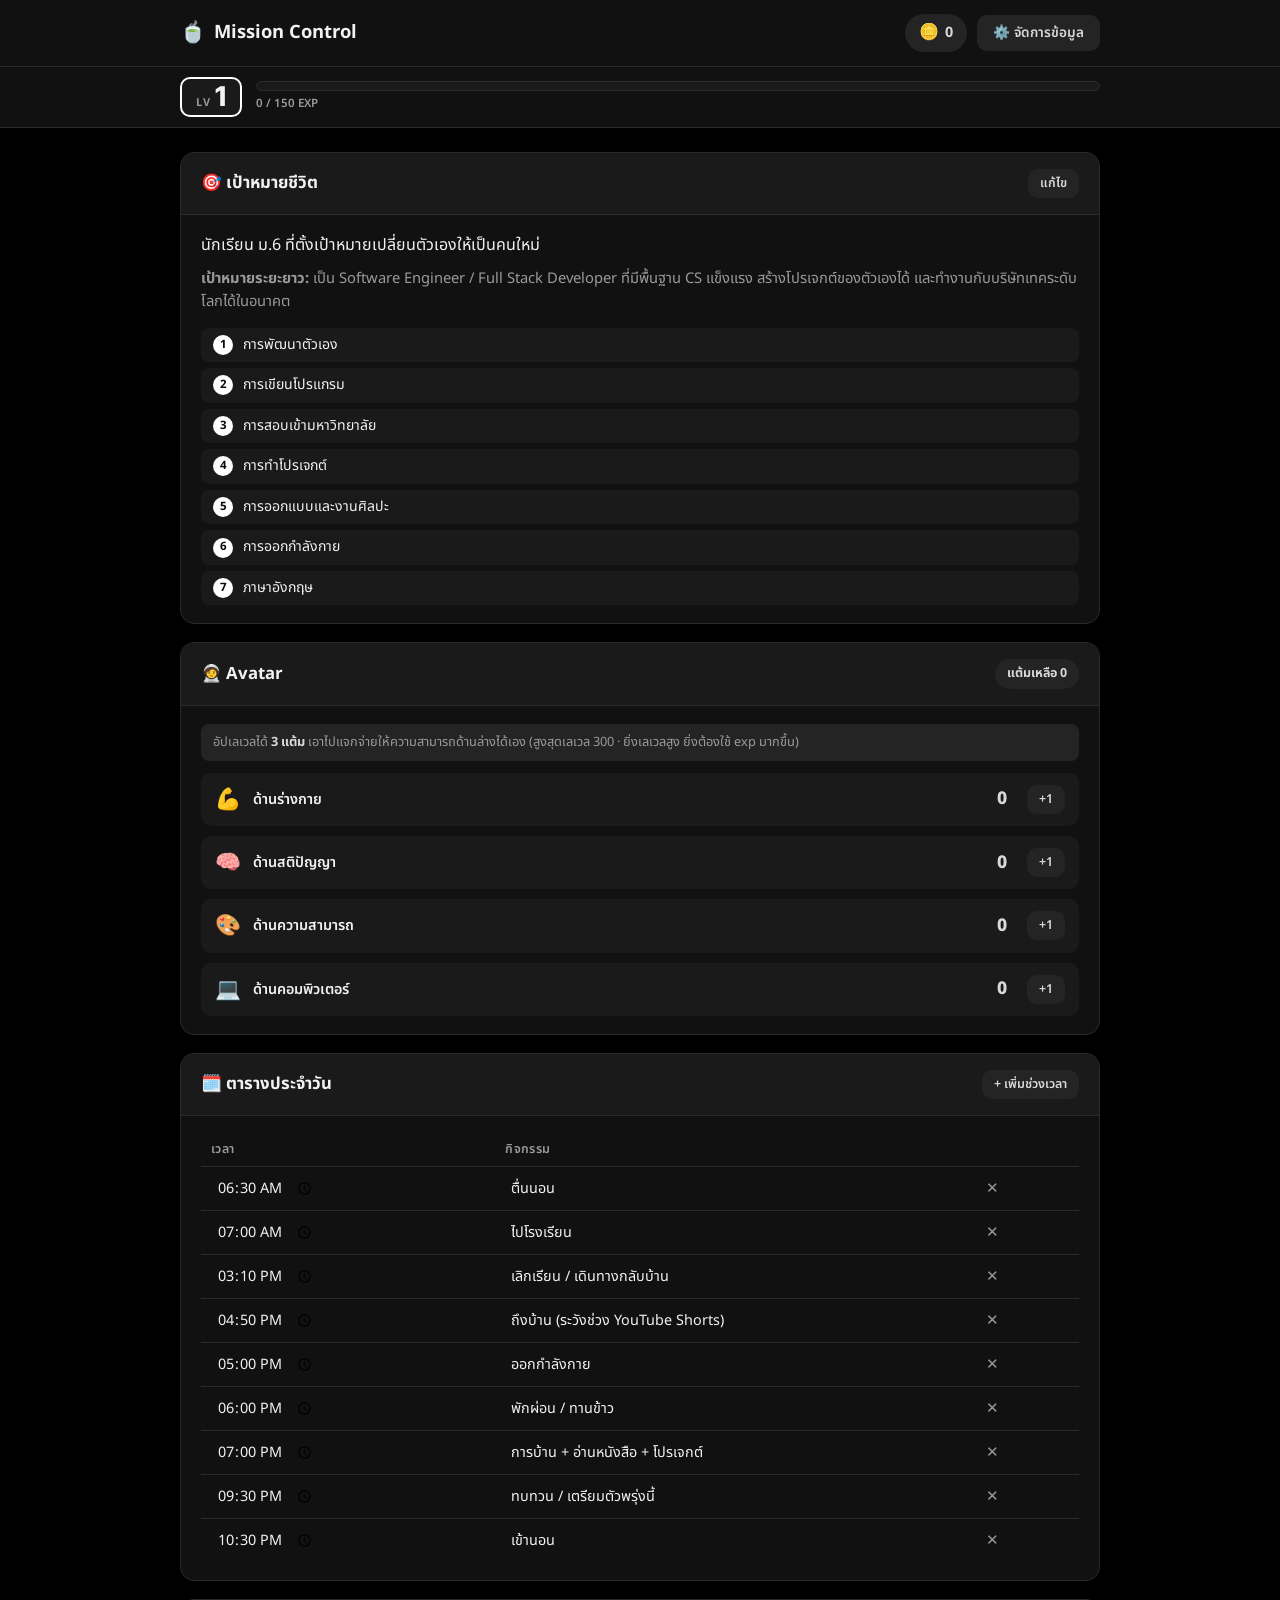
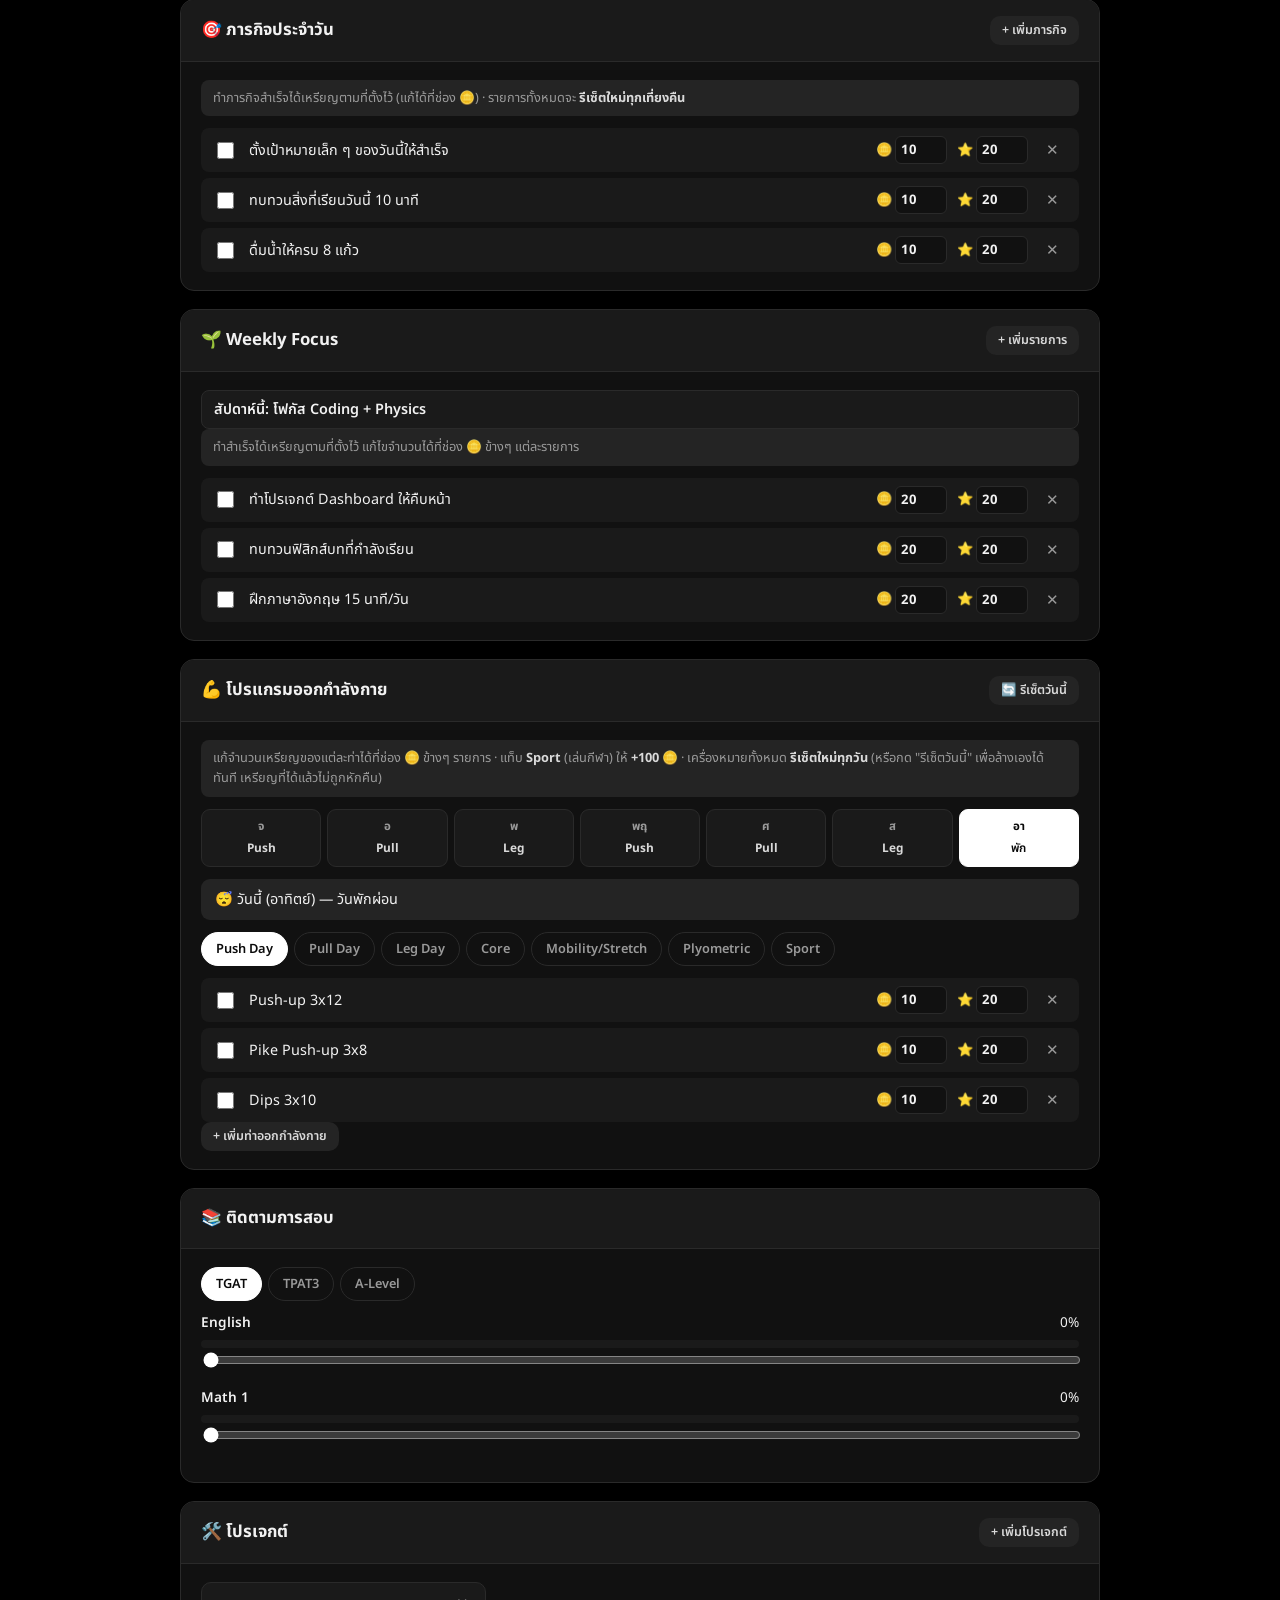
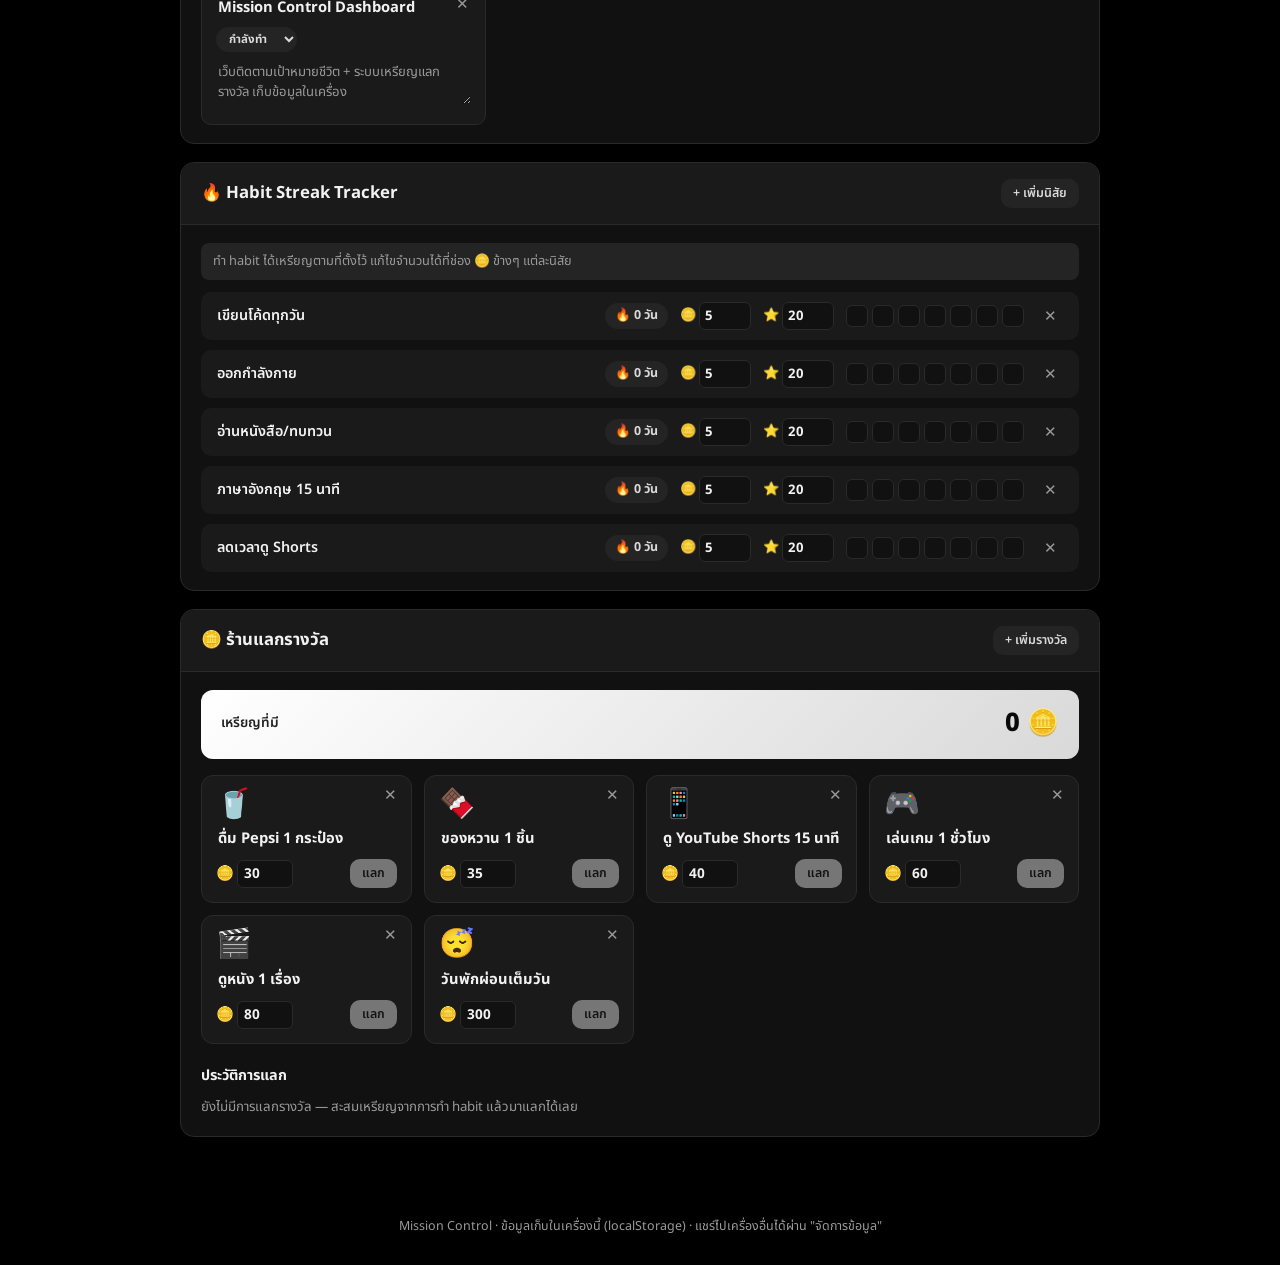
==== commit 5794a387: "Raise the base EXP needed to level up Level 1 only needed 30 exp, so one or two completed items leve" ====
--- a/index.html
+++ b/index.html
@@ -33,7 +33,7 @@
       <div class="level-bar-track">
         <div class="level-bar-fill" id="levelBarFill" style="width:0%"></div>
       </div>
-      <span class="level-exp-text" id="levelExpText">0 / 30 EXP</span>
+      <span class="level-exp-text" id="levelExpText">0 / 150 EXP</span>
     </div>
   </div>
 </div>
